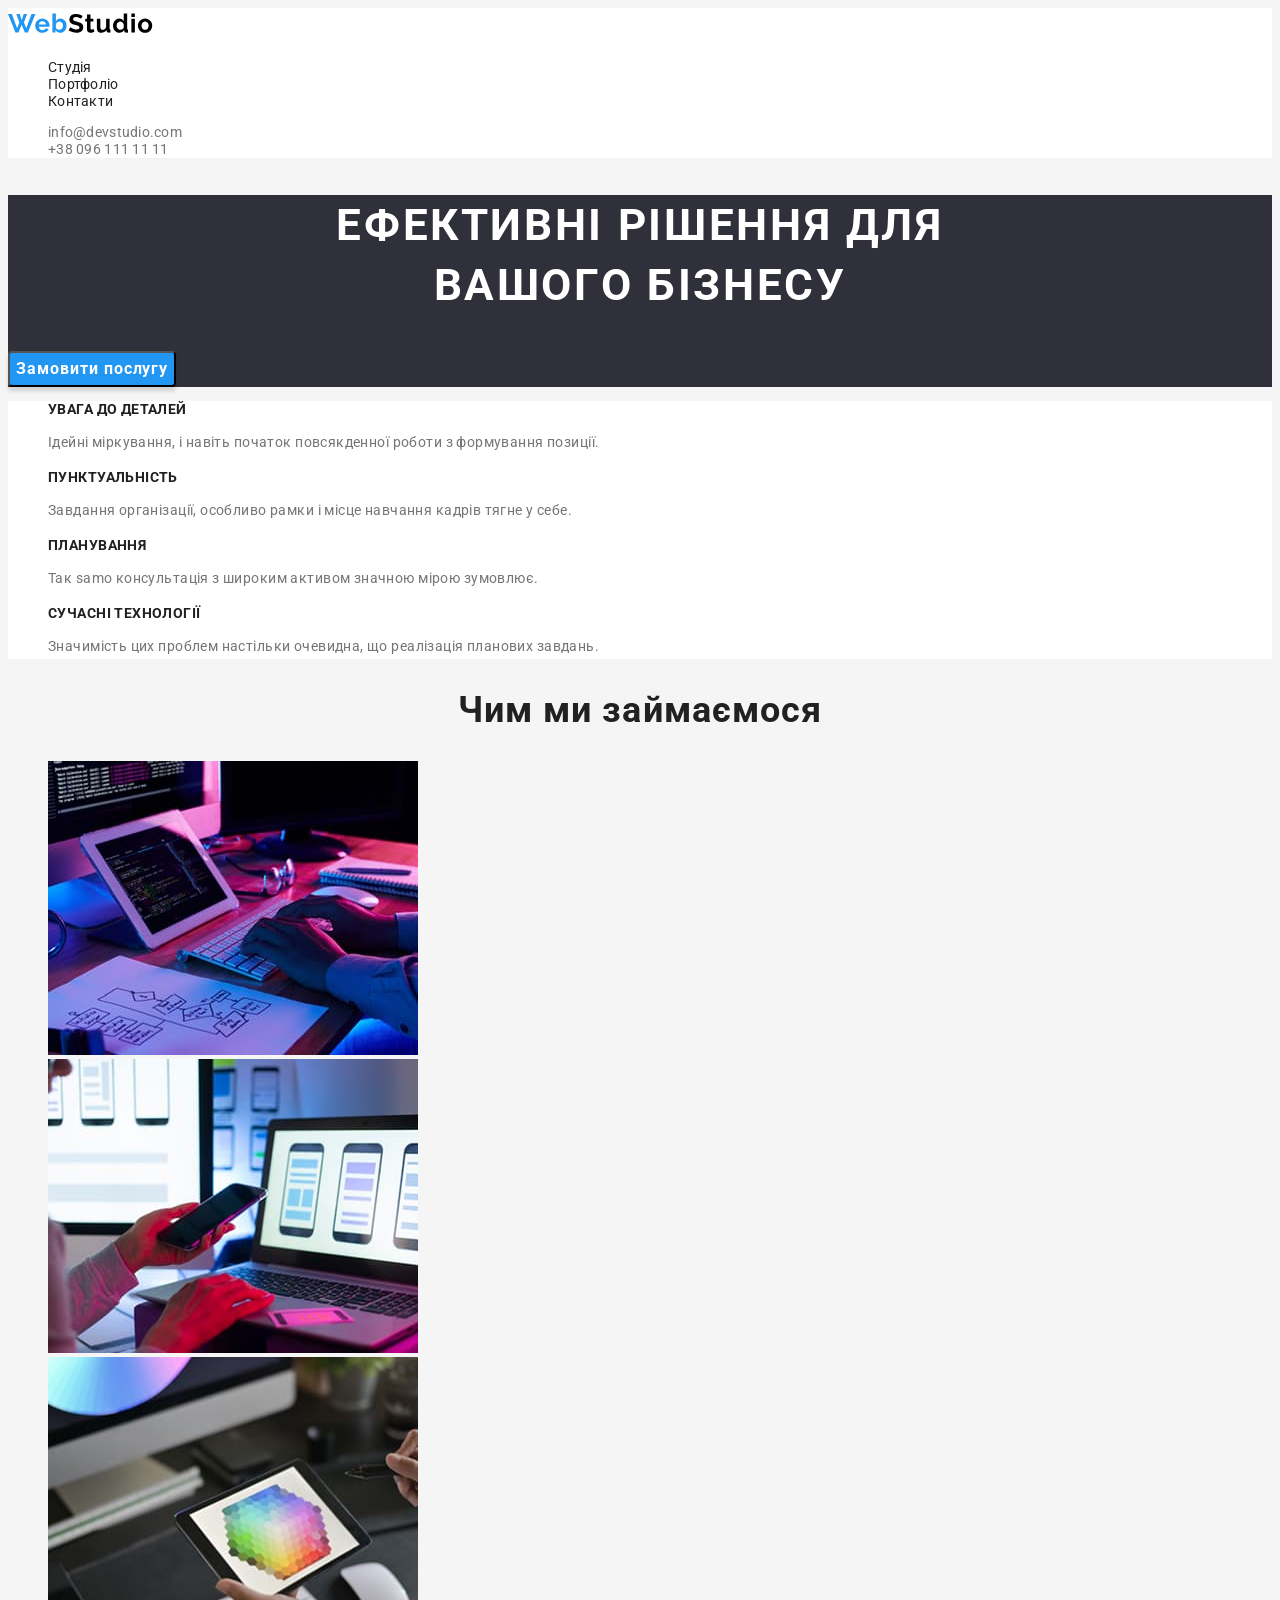
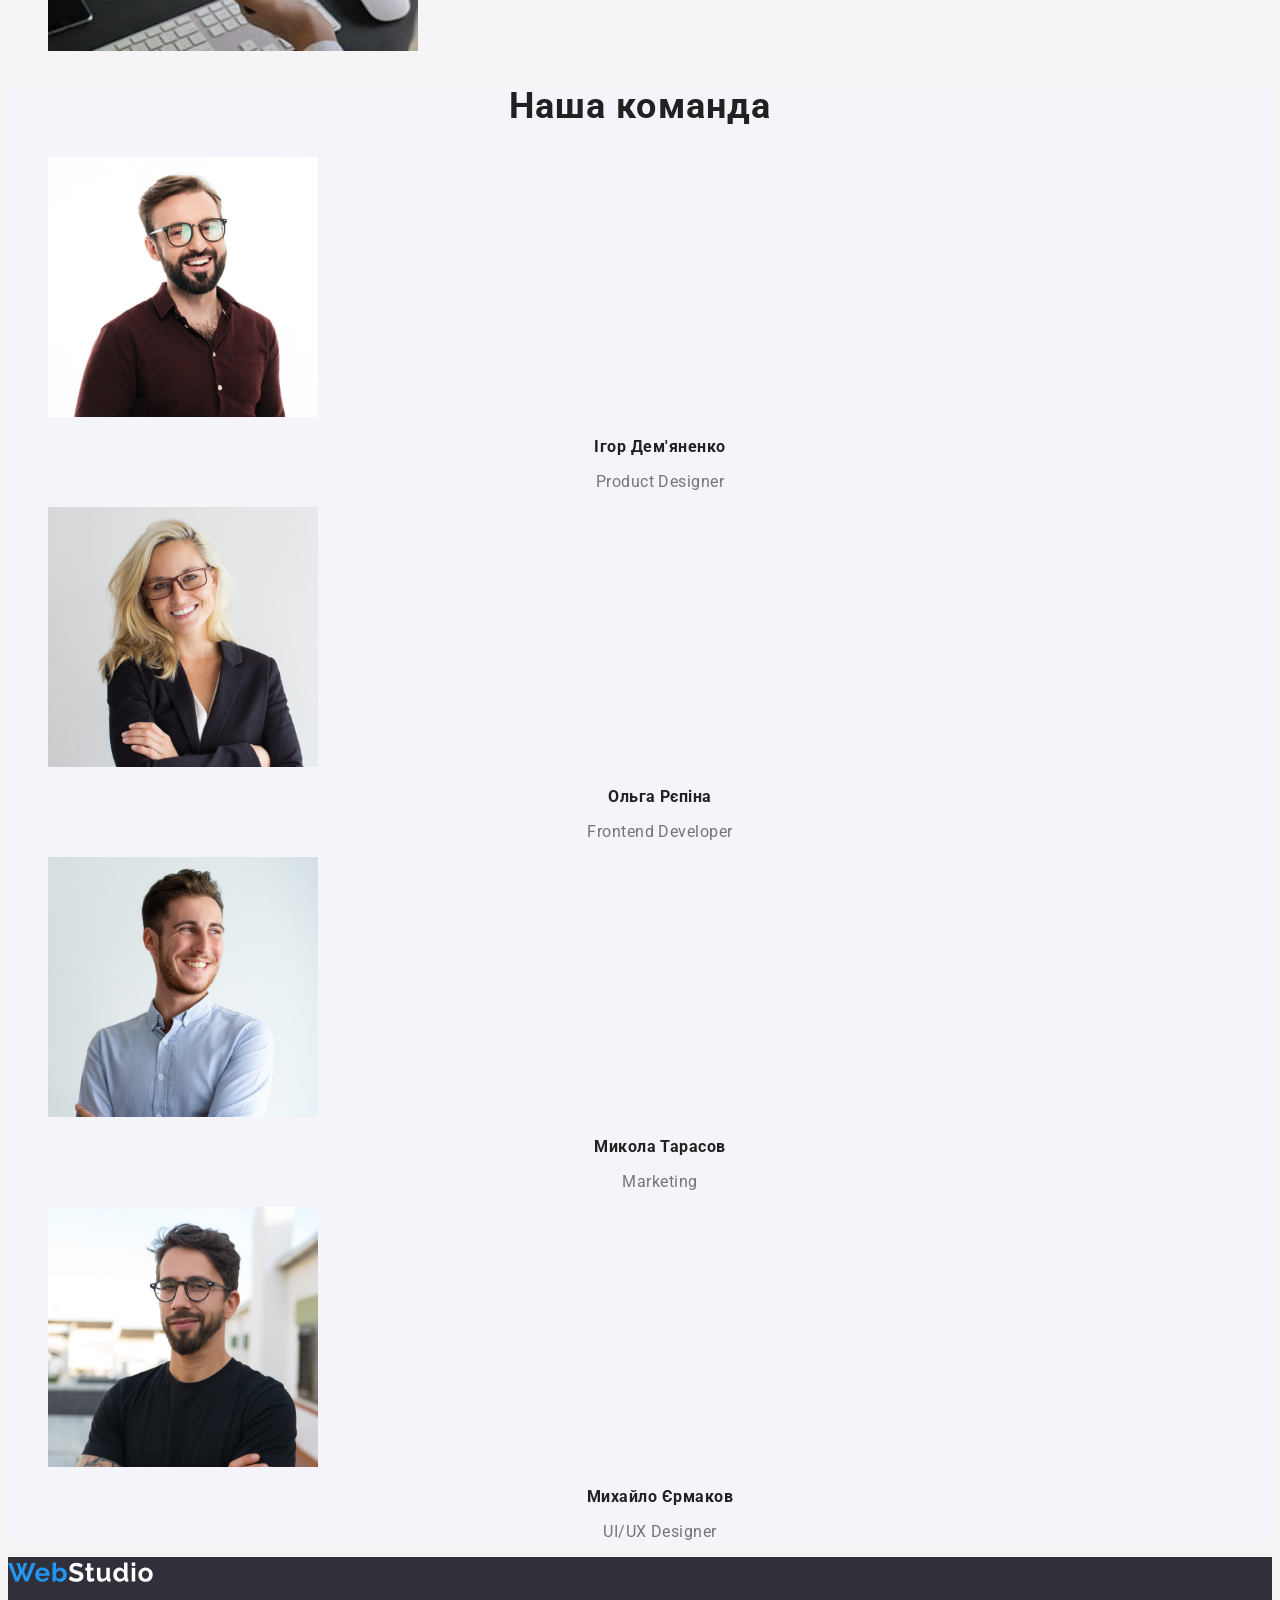
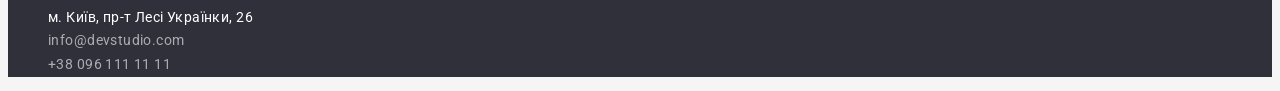
==== index.html @ 69409f2a "added HTML portfolio page and CSS index page HTML" ====
<!DOCTYPE html>
<html lang="uk">
<head>
    <meta charset="UTF-8">
    <meta http-equiv="X-UA-Compatible" content="IE=edge">
    <meta name="viewport" content="width=device-width, initial-scale=1.0">
    <link rel="preconnect" href="https://fonts.googleapis.com">
<link rel="preconnect" href="https://fonts.gstatic.com" crossorigin>
<link href="https://fonts.googleapis.com/css2?family=Raleway:ital,wght@0,700;1,700&family=Roboto:ital,wght@0,100..900;1,100..900&display=swap" 
      rel="stylesheet">
    <title>Студія</title>
    <link rel="stylesheet" href="./css/styles.css">
</head>
<body>
    <header class="page-header">
        <nav>
            <a class="logo"href="./index.html">
                <img src="./images/Logo.svg" alt="Логотип компанії WebStudio" width="145" height="31">
            </a>
            <ul class="site-nav list">
                <li><a class="link current" href="./index.html">Студія</a></li>
                <li><a class="link" href="./portfolio.html">Портфоліо</a></li>
                <li><a class="link" href="#">Контакти</a></li>
            </ul>
        </nav>
        <div>
                <ul class="contacts-header list">
                    <li><a class="link" href="mailto:info@devstudio.com">info@devstudio.com</a></li>
                    <li><a class="link" href="tel:+380961111111">+38 096 111 11 11</a></li>
                </ul>
            </div>
    </header>
    <main class="main">
        <div>
            <section class="hero">
                <h1 class="title">Ефективні рішення для <br> вашого бізнесу</h1>
                <button class="button" type="button">Замовити послугу</button>
            </section>
        </div>
            <section class="features">
                <h2 hidden class="titles">Особливості</h2>
                <ul class="features-list list">
                    <li>
                        <h3 class="title">УВАГА ДО ДЕТАЛЕЙ</h3>
                        <p class="text">Ідейні міркування, і навіть початок повсякденної роботи з формування позиції.</p>
                    </li>
                    <li><h3 class="title">ПУНКТУАЛЬНІСТЬ</h3>
                        <p class="text">Завдання організації, особливо рамки і місце навчання кадрів тягне у себе.</p>
                    </li>
                    <li><h3 class="title">ПЛАНУВАННЯ</h3>
                        <p class="text">Так samo консультація з широким активом значною мірою зумовлює.</p>
                    </li>
                    <li><h3 class="title">СУЧАСНІ ТЕХНОЛОГІЇ</h3>
                        <p class="text">Значимість цих проблем настільки очевидна, що реалізація планових завдань.</p>
                    </li>
                </ul>
            </section>
            <section class="work">
                <h2 class="title">Чим ми займаємося</h2>
                <ul class="work-list list">
                    <li>
                        <a class="link" href="#"><img src="./images/box1.jpg" alt="Фото роботи 1" width="370"></a>
                    </li>
                    <li>
                        <a class="link" href="#"><img src="./images/box2.jpg" alt="Фото роботи 2" width="370"></a>
                    </li>
                    <li>
                        <a class="link" href="#"><img src="./images/box3.jpg" alt="Фото роботи 3" width="370"></a>
                    </li>
                </ul>
            </section>
            <section class="team">
                <h2 class="title">Наша команда</h2>
                <ul class="cards list">
                    <li class="card">
                        <img src="./images/img1.jpg" alt="фото дизайнера продукту" width="270">
                        <h3 class="name">Ігор Дем'яненко</h3>
                        <p class="position" lang="en">Product Designer</p>
                    </li>
                    <li class="card">
                        <img src="./images/img2.jpg" alt="фото розробника" width="270">
                        <h3 class="name">Ольга Рєпіна</h3>
                        <p class="position" lang="en">Frontend Developer</p>
                    </li>
                    <li class="card">
                        <img src="./images/img3.jpg" alt="фото маркетолога" width="270">
                        <h3 class="name">Микола Тарасов</h3>
                        <p class="position" lang="uk">Marketing</p>
                    </li>
                    <li class="card">
                        <img src="./images/img4.jpg" alt="фото дизайнера інтерфейсу" width="270">
                        <h3 class="name">Михайло Єрмаков</h3>
                        <p class="position" lang="en">UI/UX Designer</p>
                    </li>
                </ul>
            </section>
    </main>
    <footer class="footer">
        <a href="./index.html">
            <img src="./images/Logo1.svg" alt="Логотип компанії WebStudio" width="145" height="31">
        </a>
        <address class="address">
            <ul class="links list">
                <li><a class="map" href="https://maps.app.goo.gl/XY9bJakmbxrL1zMk9" target="_blank" 
                    rel="noopener nofollow noreferrer">м. Київ, пр-т Лесі Українки, 26</a></li>
                <li><a class="link" href="mailto:info@devstudio.com">info@devstudio.com</a></li>
                <li><a class="link" href="tel:+380961111111">+38 096 111 11 11</a></li>
            </ul>
        </address>
    </footer> 
</body>
</html>
---- css/styles.css ----
:root {
--main-text-color: #757575;
--title-text-color: #212121;
--accent-color: #2196F3;
--background-color: #F5F5F5;
--white-color: #FFFFFF;
}
body {
    font-family: 'Roboto', 'Raleway' sans-serif;
    font-size: 14px;
    background: var(--background-color);
    color: var(--title-text-color);
}
.list {
    list-style: none;
}
/* Header */
.page-header {
background: var(--white-color);
}
.logo {
    width: 145px;
    height: 31px;
    left: 215px;
    top: 24px;
    text-decoration: none;
    font-family: 'Raleway';
    font-style: normal;
    font-weight: bold;
    font-size: 26px;
    line-height: auto;
    letter-spacing: 0.03em;
    color: var(--accent-color);
}
/*.text-logo {
    color: var(--title-text-color);
}*/

.site-nav .link {
    text-decoration: none;
    font-family: 'Roboto';
    font-style: normal;
    font-weight: medium;
    font-size: 14px;
    line-height: auto;
    letter-spacing: 0.02em;
    color: var(--title-text-color);
    width: 281px;
    height: 16px;
    left: 453px;
    top: 32px;
}

.site-nav .link:hover,
.site-nav .link:focus {
    color: var(--accent-color);
}

.contacts-header .link {
    text-decoration: none;
    font-family: 'Roboto';
    font-style: normal;
    font-weight: medium;
    font-size: 14px;
    line-height: auto;
    letter-spacing: 0.02em;
    color: var(--main-text-color);
}

.contacts-header .link:hover,
.contacts-header .link:focus {
    color: var(--accent-color);
}

/* Main */
.main {
    /*hero*/
}

.hero{
    background-color: #2F303A;
}

.hero .title {
    font-family: 'Roboto';
    font-style: normal;
    font-weight: bold;
    font-size: 44px;
    line-height: 1.364;
    letter-spacing: 0.06em;
    text-align: center;
    text-transform: uppercase;
    color: var(--white-color);
}

.button{
    font-family: 'Roboto';
    font-style: normal;
    font-weight: bold;
    font-size: 16px;
    line-height: 1.875;
    letter-spacing: 0.06em;
    color: var(--white-color);
    background: var(--accent-color);
    box-shadow: 0px 4px 4px rgba(0, 0, 0, 0.15);
    /*box-shadow: drop-shadow(0px 4px 4px rgba(0, 0, 0, 0.15))*/
    border-radius: 4px;
    cursor: pointer;
}

.button:hover,
.button:focus {
    background-color: #188CE8;
    box-shadow: 0px 4px 4px rgba(0, 0, 0, 0.15);
    border-radius: 4px;
}

/*Features*/
.features {
    background-color: var(--white-color);
}

.features .title {
    font-family: 'Roboto';
    font-style: normal;
    font-weight: bold;
    font-size: 14px;
    line-height: auto;
    letter-spacing: 0.03em;
    /*text-align: center;*/
    text-transform: uppercase;
    color: var(--title-text-color);
}

.features .text {
    font-family: 'Roboto';
    font-style: normal;
    font-weight: normal;
    font-size: 14px;
    line-height: 1.714;
    letter-spacing: 0.03em;
    color: var(--main-text-color);
}

/*Work*/
.work {
   /* background-color: var(--background-color);*/
}

.work .title {
    font-family: 'Roboto';
    font-style: normal;
    font-weight: bold;
    font-size: 36px;
    line-height: auto;
    letter-spacing: 0.03em;
    text-align: center;
    /*text-transform: uppercase;*/
    color: var(--title-text-color);
}

/*.link1 {}

.link2 {}

.link3 {}*/

/*Team*/
.team {
    background: #F5F4FA;
}

.team .title {
    font-family: 'Roboto';
    font-style: normal;
    font-weight: bold;
    font-size: 36px;
    line-height: auto;
    letter-spacing: 0.03em;
    text-align: center;
    color: var(--title-text-color);
}

/*.card*/

.name {
    font-family: 'Roboto';
    font-style: normal;
    font-weight: medium;
    font-size: 16px;
    line-height: auto;
    letter-spacing: 0.03em;
    text-align: center;
    color: var(--title-text-color);
}

.position {
    font-family: 'Roboto';
    font-style: normal;
    font-weight: normal;
    font-size: 16px;
    line-height: auto;
    letter-spacing: 0.03em;
    text-align: center;
    color: var(--main-text-color);
}

/*Footer*/

.footer {
    background: #2F303A;
}

/*.links{}*/

.links .link {
    text-decoration: none;
    font-family: 'Roboto';
    font-style: normal;
    font-weight: medium;
    font-size: 14px;
    line-height: 1.714;
    letter-spacing: 0.03em;
    color: rgba(255, 255, 255, 0.6);
}

.links .link:hover,
.links .link:focus {
    color: var(--accent-color);
}

.map {
    text-decoration: none;
    font-family: 'Roboto';
    font-style: normal;
    font-weight: normal;
    font-size: 14px;
    line-height: 1.714;
    letter-spacing: 0.03em;
    color: var(--white-color);
}

.map:hover,
.map:focus {
    color: var(--accent-color);
}

/* PORTFOLIO PAGE*/

/*Filters*/
.filters .title {
    color: var(--white-color);
}
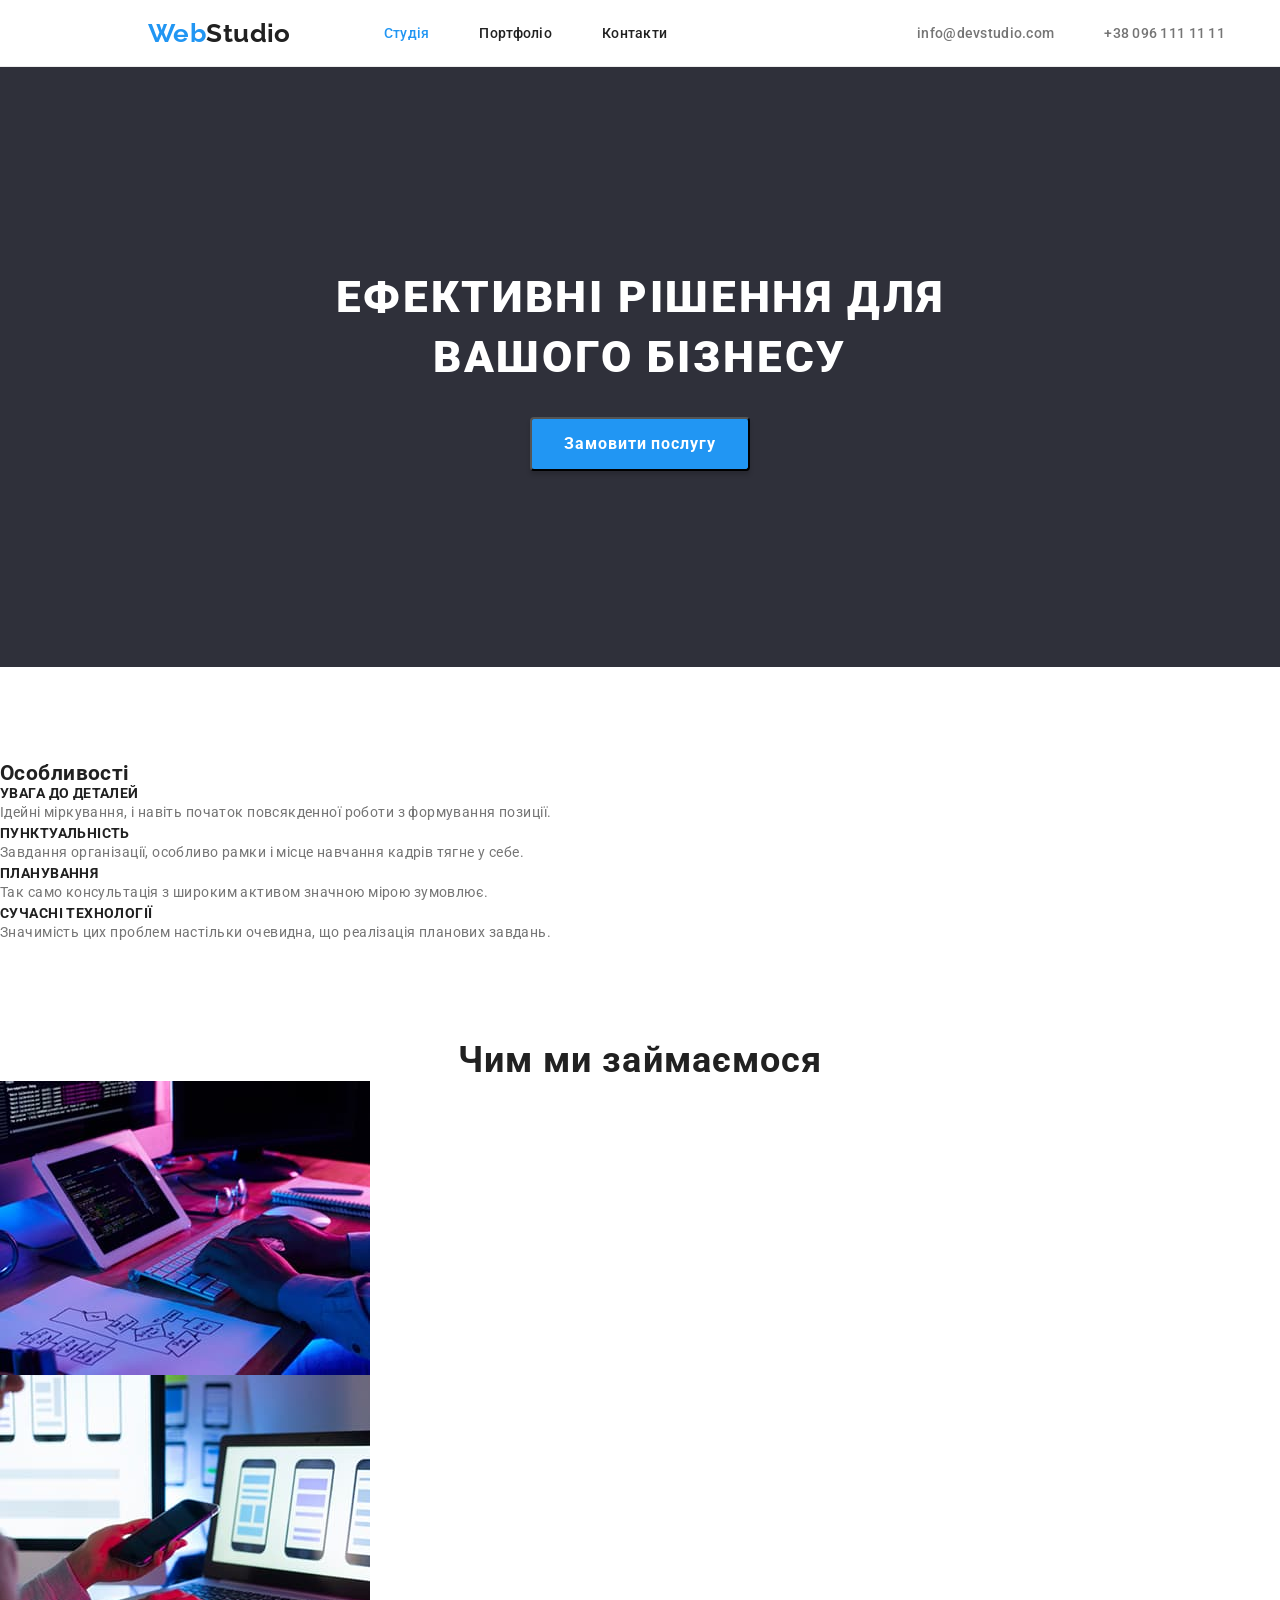
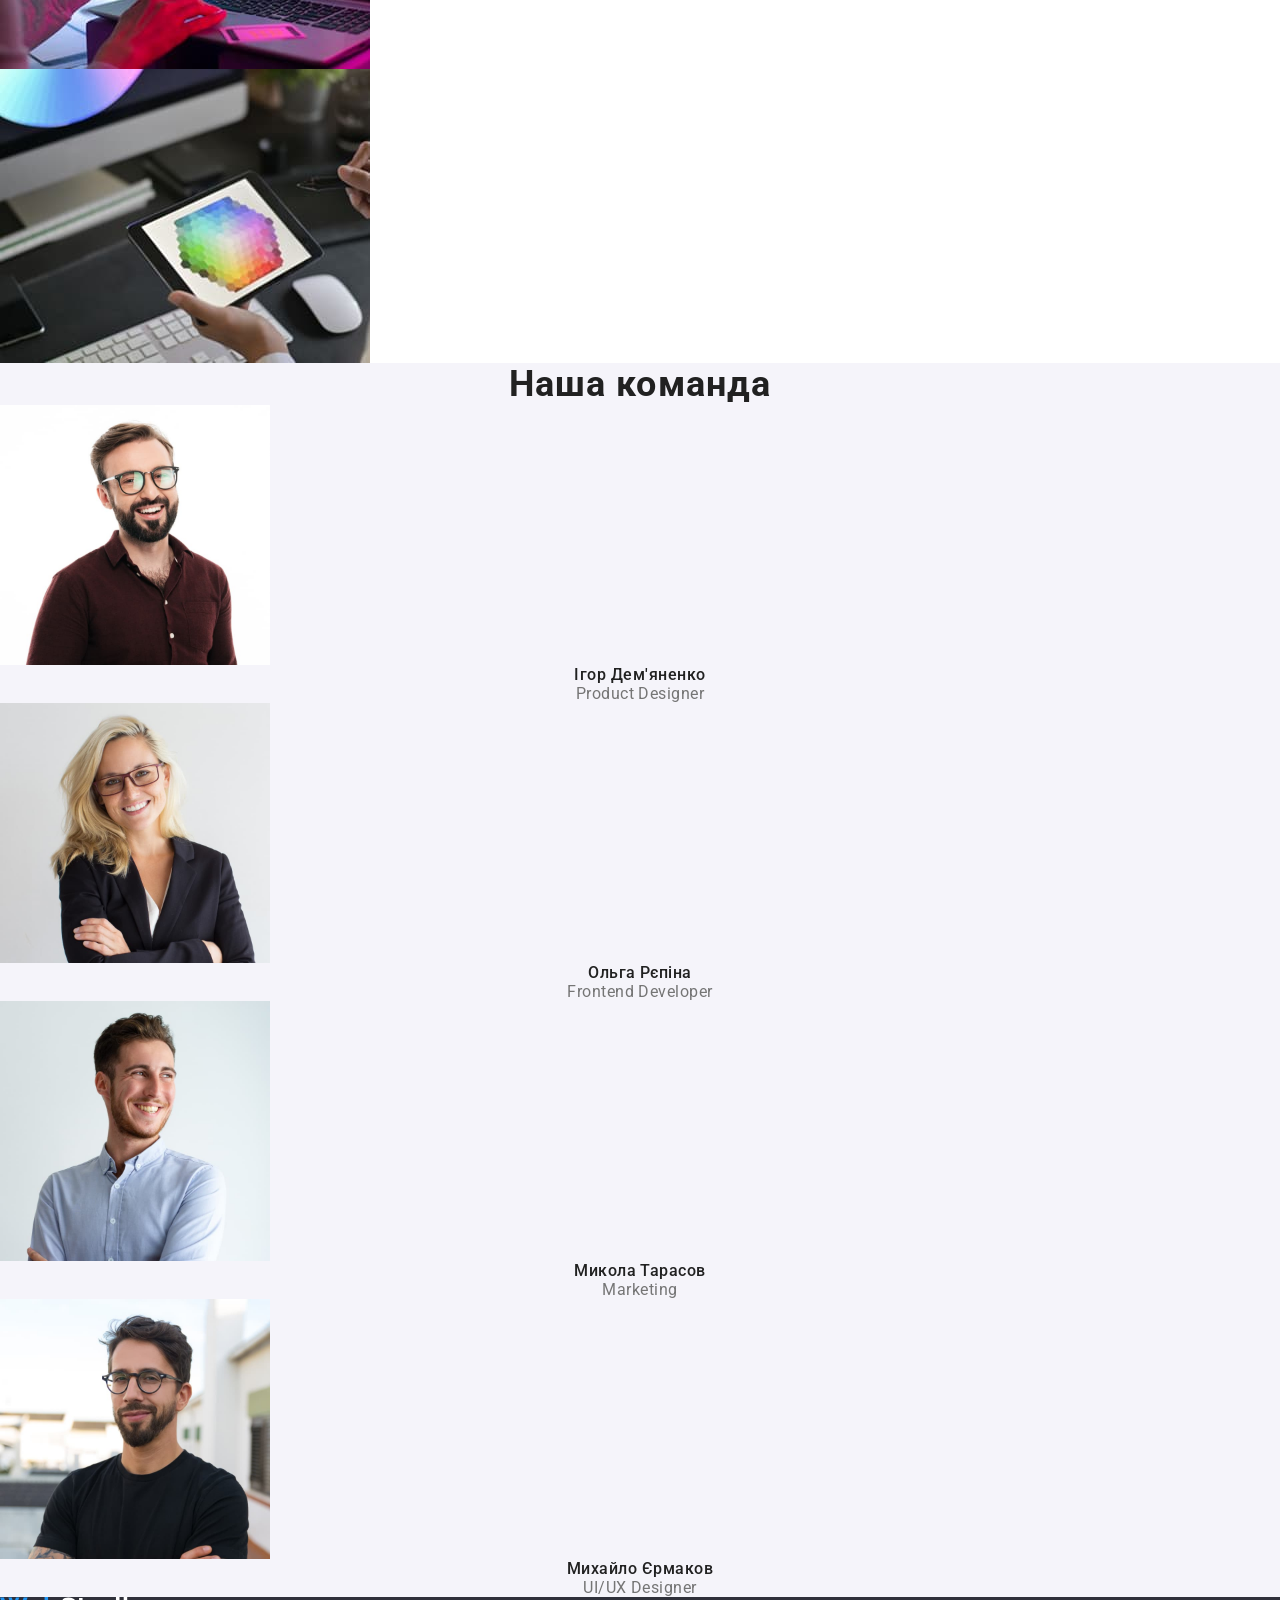
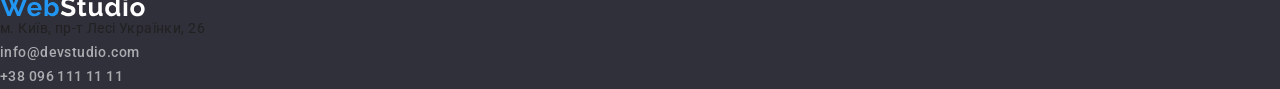
==== commit a70f13f2: "added html classes snd css for them" ====
--- a/index.html
+++ b/index.html
@@ -4,41 +4,50 @@
     <meta charset="UTF-8">
     <meta http-equiv="X-UA-Compatible" content="IE=edge">
     <meta name="viewport" content="width=device-width, initial-scale=1.0">
+    <title>Студія</title>
     <link rel="preconnect" href="https://fonts.googleapis.com">
 <link rel="preconnect" href="https://fonts.gstatic.com" crossorigin>
-<link href="https://fonts.googleapis.com/css2?family=Raleway:ital,wght@0,700;1,700&family=Roboto:ital,wght@0,100..900;1,100..900&display=swap" 
+<!--<link href="https://fonts.googleapis.com/css2?family=Raleway:ital,wght@0,700;1,700&family=Roboto:ital,wght@0,100..900;1,100..900&display=swap" 
+      rel="stylesheet">-->
+<link href="https://fonts.googleapis.com/css2?family=Raleway:wght@700&family=Roboto:wght@400;500;700;900&display=swap"
       rel="stylesheet">
-    <title>Студія</title>
+    <link rel="stylesheet" href="https://cdnjs.cloudflare.com/ajax/libs/modern-normalize/3.0.1/modern-normalize.min.css" 
+          integrity="sha512-q6WgHqiHlKyOqslT/lgBgodhd03Wp4BEqKeW6nNtlOY4quzyG3VoQKFrieaCeSnuVseNKRGpGeDU3qPmabCANg==" 
+          crossorigin="anonymous" 
+          referrerpolicy="no-referrer">
     <link rel="stylesheet" href="./css/styles.css">
 </head>
 <body>
     <header class="page-header">
-        <nav>
+        <div class="container main-nav">
             <a class="logo"href="./index.html">
-                <img src="./images/Logo.svg" alt="Логотип компанії WebStudio" width="145" height="31">
+                <a href="./index.html" class="logo">Web<span class="text-logo">Studio</span></a>
+                <!--<img src="./images/Logo.svg" alt="Логотип компанії WebStudio" width="145" height="31">-->
             </a>
+        <nav class="navigation">
             <ul class="site-nav list">
-                <li><a class="link current" href="./index.html">Студія</a></li>
-                <li><a class="link" href="./portfolio.html">Портфоліо</a></li>
-                <li><a class="link" href="#">Контакти</a></li>
+                <li class="site-nav-item"><a class="link current" href="./index.html">Студія</a></li>
+                <li class="site-nav-item"><a class="link" href="./portfolio.html">Портфоліо</a></li>
+                <li class="site-nav-item"><a class="link" href="#">Контакти</a></li>
             </ul>
         </nav>
-        <div>
+        <div class="mail-tel">
                 <ul class="contacts-header list">
-                    <li><a class="link" href="mailto:info@devstudio.com">info@devstudio.com</a></li>
-                    <li><a class="link" href="tel:+380961111111">+38 096 111 11 11</a></li>
+                    <li class="mail-tel-item"><a class="link" href="mailto:info@devstudio.com">info@devstudio.com</a></li>
+                    <li class="mail-tel-item"><a class="link" href="tel:+380961111111">+38 096 111 11 11</a></li>
                 </ul>
             </div>
+        </div>
     </header>
     <main class="main">
         <div>
-            <section class="hero">
+            <section class="hero section">
                 <h1 class="title">Ефективні рішення для <br> вашого бізнесу</h1>
                 <button class="button" type="button">Замовити послугу</button>
             </section>
         </div>
-            <section class="features">
-                <h2 hidden class="titles">Особливості</h2>
+            <section class="features section">
+                <h2 class="visually-hidden">Особливості</h2>
                 <ul class="features-list list">
                     <li>
                         <h3 class="title">УВАГА ДО ДЕТАЛЕЙ</h3>
@@ -48,7 +57,7 @@
                         <p class="text">Завдання організації, особливо рамки і місце навчання кадрів тягне у себе.</p>
                     </li>
                     <li><h3 class="title">ПЛАНУВАННЯ</h3>
-                        <p class="text">Так samo консультація з широким активом значною мірою зумовлює.</p>
+                        <p class="text">Так само консультація з широким активом значною мірою зумовлює.</p>
                     </li>
                     <li><h3 class="title">СУЧАСНІ ТЕХНОЛОГІЇ</h3>
                         <p class="text">Значимість цих проблем настільки очевидна, що реалізація планових завдань.</p>
--- a/css/styles.css
+++ b/css/styles.css
@@ -1,54 +1,152 @@
+/**,
+*::before,
+*::after {
+    box-sizing: inherit;
+}*/
+
 :root {
 --main-text-color: #757575;
 --title-text-color: #212121;
 --accent-color: #2196F3;
---background-color: #F5F5F5;
---white-color: #FFFFFF;
-}
+--active-accent-color: #188CE8;
+--secondary-background-color: #F5F5F5;
+--background-color: #FFFFFF;
+--third-background-color: #F5F4FA;
+--fourth-backkground-color: #2F303A;
+--first-border-color: #ECECEC;
+--second-border-color: #EEEEEE;
+--card-set-gap: 30px;
+}
+
+html {
+    box-sizing: border-box;
+}
+
+h1,
+h2,
+h3,
+h4,
+h5,
+h6,
+p,
+ul
+{
+    margin-top: 0;
+    margin-bottom: 0;
+}
+
+img {
+    display: block;
+    max-width: 100%;
+    height: auto;
+}
+
 body {
-    font-family: 'Roboto', 'Raleway' sans-serif;
-    font-size: 14px;
-    background: var(--background-color);
+    font-family: 'Roboto', sans-serif;
+    font-size: 14px;
+    letter-spacing: 0.03em;
+    background-color: var(--background-color);
     color: var(--title-text-color);
 }
 .list {
     list-style: none;
-}
+    margin: 0;
+    padding: 0;
+}
+
 /* Header */
 .page-header {
-background: var(--white-color);
-}
+    padding-top: 10px;
+    padding-bottom: 10px;
+    border-bottom: 1px solid var(--first-border-color);
+    background: var(--background-color);
+}
+
+.main-nav {
+    display: flex;
+    align-items: center;
+}
+
+.container {
+    width: 1200px;
+    padding-left: 15px;
+    padding-right: 15px;
+    padding-top: 0;
+    padding-bottom: 0;
+    margin-left: auto;
+    margin-right: auto;
+    /*outline: 1px solid red;*/
+}
+
+.section {
+    padding: 94px 0;
+}
+
+.navigation{
+
+}
+
 .logo {
+
+    margin-right: 93px;
+    /* width: 145px; */
+
+    color: var(--accent-color);
+    text-decoration: none;
+    font-family: 'Raleway';
+    font-weight: 700;
+    font-size: 26px;
+    line-height: 1.19;
+    /* identical to box height */
+}
+
+.text-logo {
+    color: var(--title-text-color);
+}
+
+/*.logo {
+    margin-right: 93px;
     width: 145px;
     height: 31px;
     left: 215px;
     top: 24px;
     text-decoration: none;
-    font-family: 'Raleway';
+    font-family: 'Raleway', sans-serif;
     font-style: normal;
     font-weight: bold;
     font-size: 26px;
-    line-height: auto;
-    letter-spacing: 0.03em;
-    color: var(--accent-color);
-}
+    line-height: 1.192;
+    letter-spacing: 0.03em;
+    color: var(--accent-color);
+}
+
 /*.text-logo {
     color: var(--title-text-color);
 }*/
 
+.site-nav {
+    display: flex;
+}
+
+.site-nav .site-nav-item:not(:last-child) {
+    margin-right: 50px;
+}
+
 .site-nav .link {
-    text-decoration: none;
-    font-family: 'Roboto';
-    font-style: normal;
-    font-weight: medium;
-    font-size: 14px;
-    line-height: auto;
+    display: block;
+    padding: 15px 0;
+    text-decoration: none;
+    /*font-family: 'Roboto';
+    font-style: normal;*/
+    font-weight: 500;
+    font-size: 14px;
+    line-height: 1.143;
     letter-spacing: 0.02em;
     color: var(--title-text-color);
-    width: 281px;
+    /*width: 281px;
     height: 16px;
     left: 453px;
-    top: 32px;
+    top: 32px;*/
 }
 
 .site-nav .link:hover,
@@ -56,13 +154,30 @@
     color: var(--accent-color);
 }
 
+.site-nav .link.current {
+    color: var(--accent-color);
+}
+
+.contacts-header {
+    display: flex;
+}
+
+.contacts-header .mail-tel-item + .mail-tel-item {
+    margin-left: 50px;
+}
+
+.mail-tel {
+    margin-left: auto;
+}
+
 .contacts-header .link {
-    text-decoration: none;
-    font-family: 'Roboto';
-    font-style: normal;
-    font-weight: medium;
-    font-size: 14px;
-    line-height: auto;
+    padding: 10px 0;
+    text-decoration: none;
+    /*font-family: 'Roboto';
+    font-style: normal;*/
+    font-weight: 500;
+    font-size: 14px;
+    line-height: 1.143;
     letter-spacing: 0.02em;
     color: var(--main-text-color);
 }
@@ -73,34 +188,43 @@
 }
 
 /* Main */
-.main {
+main {
     /*hero*/
 }
 
 .hero{
-    background-color: #2F303A;
+    height: 600px;
+    margin: 0 auto;
+    padding-top: 200px;
+    padding-bottom: 200px;
+    background-color: var(--fourth-backkground-color);
+    text-align: center;
 }
 
 .hero .title {
-    font-family: 'Roboto';
-    font-style: normal;
-    font-weight: bold;
+    margin-top: 0;
+    margin-bottom: 30px;
+    font-weight: 900;
     font-size: 44px;
     line-height: 1.364;
     letter-spacing: 0.06em;
     text-align: center;
     text-transform: uppercase;
-    color: var(--white-color);
+    color: var(--background-color);
 }
 
 .button{
-    font-family: 'Roboto';
-    font-style: normal;
+    display: inline-block;
+    align-items: center;
+    text-align: center;
+    padding: 10px 32px;
+    min-width: 216px;
+    font-family: inherit;
     font-weight: bold;
     font-size: 16px;
     line-height: 1.875;
     letter-spacing: 0.06em;
-    color: var(--white-color);
+    color: var(--background-color);
     background: var(--accent-color);
     box-shadow: 0px 4px 4px rgba(0, 0, 0, 0.15);
     /*box-shadow: drop-shadow(0px 4px 4px rgba(0, 0, 0, 0.15))*/
@@ -110,9 +234,9 @@
 
 .button:hover,
 .button:focus {
-    background-color: #188CE8;
+    background-color: var(--active-accent-color);
     box-shadow: 0px 4px 4px rgba(0, 0, 0, 0.15);
-    border-radius: 4px;
+    /*border-radius: 4px;*/
 }
 
 /*Features*/
@@ -121,122 +245,122 @@
 }
 
 .features .title {
+    /*font-family: 'Roboto';
+    font-style: normal;*/
+    font-weight: bold;
+    font-size: 14px;
+    line-height: 1.143;
+    letter-spacing: 0.03em;
+    /*text-align: center;*/
+    text-transform: uppercase;
+    color: var(--title-text-color);
+}
+
+.features .text {
+    /*font-family: 'Roboto';
+    font-style: normal;
+    font-weight: normal;*/
+    font-size: 14px;
+    line-height: 1.714;
+    letter-spacing: 0.03em;
+    color: var(--main-text-color);
+}
+
+/*Work*/
+.work {
+   /* background-color: var(--background-color);*/
+}
+
+.work .title {
+    /*font-family: 'Roboto';
+    font-style: normal;*/
+    font-weight: bold;
+    font-size: 36px;
+    line-height: 1.167;
+    letter-spacing: 0.03em;
+    text-align: center;
+    /*text-transform: uppercase;*/
+    color: var(--title-text-color);
+}
+
+/*.link1 {}
+
+.link2 {}
+
+.link3 {}*/
+
+/*Team*/
+.team {
+    background: #F5F4FA;
+}
+
+.team .title {
+    /*font-family: 'Roboto';
+    font-style: normal;*/
+    font-weight: bold;
+    font-size: 36px;
+    line-height: 1.167;
+    letter-spacing: 0.03em;
+    text-align: center;
+    color: var(--title-text-color);
+}
+
+/*.card*/
+
+.name {
+    /*font-family: 'Roboto';
+    font-style: normal;*/
+    font-weight: 500;
+    font-size: 16px;
+    line-height: 1.188;
+    letter-spacing: 0.03em;
+    text-align: center;
+    color: var(--title-text-color);
+}
+
+.position {
+    /*font-family: 'Roboto';
+    font-style: normal;
+    font-weight: normal;*/
+    font-size: 16px;
+    line-height: 1.188;
+    letter-spacing: 0.03em;
+    text-align: center;
+    color: var(--main-text-color);
+}
+
+/*Footer*/
+
+.footer {
+    background: #2F303A;
+}
+
+/*.links{}*/
+
+.links .link {
+    text-decoration: none;
     font-family: 'Roboto';
     font-style: normal;
-    font-weight: bold;
-    font-size: 14px;
-    line-height: auto;
-    letter-spacing: 0.03em;
-    /*text-align: center;*/
-    text-transform: uppercase;
-    color: var(--title-text-color);
-}
-
-.features .text {
+    font-weight: 500;
+    font-size: 14px;
+    line-height: 1.714;
+    letter-spacing: 0.03em;
+    color: rgba(255, 255, 255, 0.6);
+}
+
+.links .link:hover,
+.links .link:focus {
+    color: var(--accent-color);
+}
+
+.map {
+    text-decoration: none;
     font-family: 'Roboto';
     font-style: normal;
     font-weight: normal;
     font-size: 14px;
     line-height: 1.714;
     letter-spacing: 0.03em;
-    color: var(--main-text-color);
-}
-
-/*Work*/
-.work {
-   /* background-color: var(--background-color);*/
-}
-
-.work .title {
-    font-family: 'Roboto';
-    font-style: normal;
-    font-weight: bold;
-    font-size: 36px;
-    line-height: auto;
-    letter-spacing: 0.03em;
-    text-align: center;
-    /*text-transform: uppercase;*/
-    color: var(--title-text-color);
-}
-
-/*.link1 {}
-
-.link2 {}
-
-.link3 {}*/
-
-/*Team*/
-.team {
-    background: #F5F4FA;
-}
-
-.team .title {
-    font-family: 'Roboto';
-    font-style: normal;
-    font-weight: bold;
-    font-size: 36px;
-    line-height: auto;
-    letter-spacing: 0.03em;
-    text-align: center;
-    color: var(--title-text-color);
-}
-
-/*.card*/
-
-.name {
-    font-family: 'Roboto';
-    font-style: normal;
-    font-weight: medium;
-    font-size: 16px;
-    line-height: auto;
-    letter-spacing: 0.03em;
-    text-align: center;
-    color: var(--title-text-color);
-}
-
-.position {
-    font-family: 'Roboto';
-    font-style: normal;
-    font-weight: normal;
-    font-size: 16px;
-    line-height: auto;
-    letter-spacing: 0.03em;
-    text-align: center;
-    color: var(--main-text-color);
-}
-
-/*Footer*/
-
-.footer {
-    background: #2F303A;
-}
-
-/*.links{}*/
-
-.links .link {
-    text-decoration: none;
-    font-family: 'Roboto';
-    font-style: normal;
-    font-weight: medium;
-    font-size: 14px;
-    line-height: 1.714;
-    letter-spacing: 0.03em;
-    color: rgba(255, 255, 255, 0.6);
-}
-
-.links .link:hover,
-.links .link:focus {
-    color: var(--accent-color);
-}
-
-.map {
-    text-decoration: none;
-    font-family: 'Roboto';
-    font-style: normal;
-    font-weight: normal;
-    font-size: 14px;
-    line-height: 1.714;
-    letter-spacing: 0.03em;
     color: var(--white-color);
 }
 
@@ -251,3 +375,55 @@
 .filters .title {
     color: var(--white-color);
 }
+
+.button-filter {
+    /*font-family: 'Roboto';
+    font-style: normal;*/
+    font-weight: 500;
+    font-size: 16px;
+    line-height: 1.625;
+    letter-spacing: 0.03em;
+    text-align: center;
+    color: var(--title-text-color);
+    background: #F5F4FA;
+    /*box-shadow: 0px 4px 4px rgba(0, 0, 0, 0.15);*/
+    border-radius: 4px;
+    cursor: pointer;
+    /*border: none;*/
+}
+
+.button-filter:hover,
+.button-filter:focus {
+    color: var(--white-color);
+    background-color: var(--accent-color);
+    box-shadow: 0px 3px 1px rgba(0, 0, 0, 0.1),
+                0px 1px 2px rgba(0, 0, 0, 0.08),
+                0px 2px 2px rgba(0, 0, 0, 0.12);
+    /*border-radius: 4px;*/
+}
+
+.portfolio .title {
+    color: var(--white-color);
+}
+
+.portfolio-title {
+    /*font-family: 'Roboto';
+    font-style: normal;*/
+    font-weight: bold;
+    font-size: 18px;
+    line-height: 2;
+    letter-spacing: 0.06em;
+    /*text-align: center;*/
+    color: var(--title-text-color);
+}
+
+.portfolio-text {
+    /*font-family: 'Roboto';
+    font-style: normal;*/
+    font-weight: normal;
+    font-size: 16px;
+    line-height: 1.875;
+    letter-spacing: 0.03em;
+    /*text-align: center;*/
+    color: var(--main-text-color);
+}
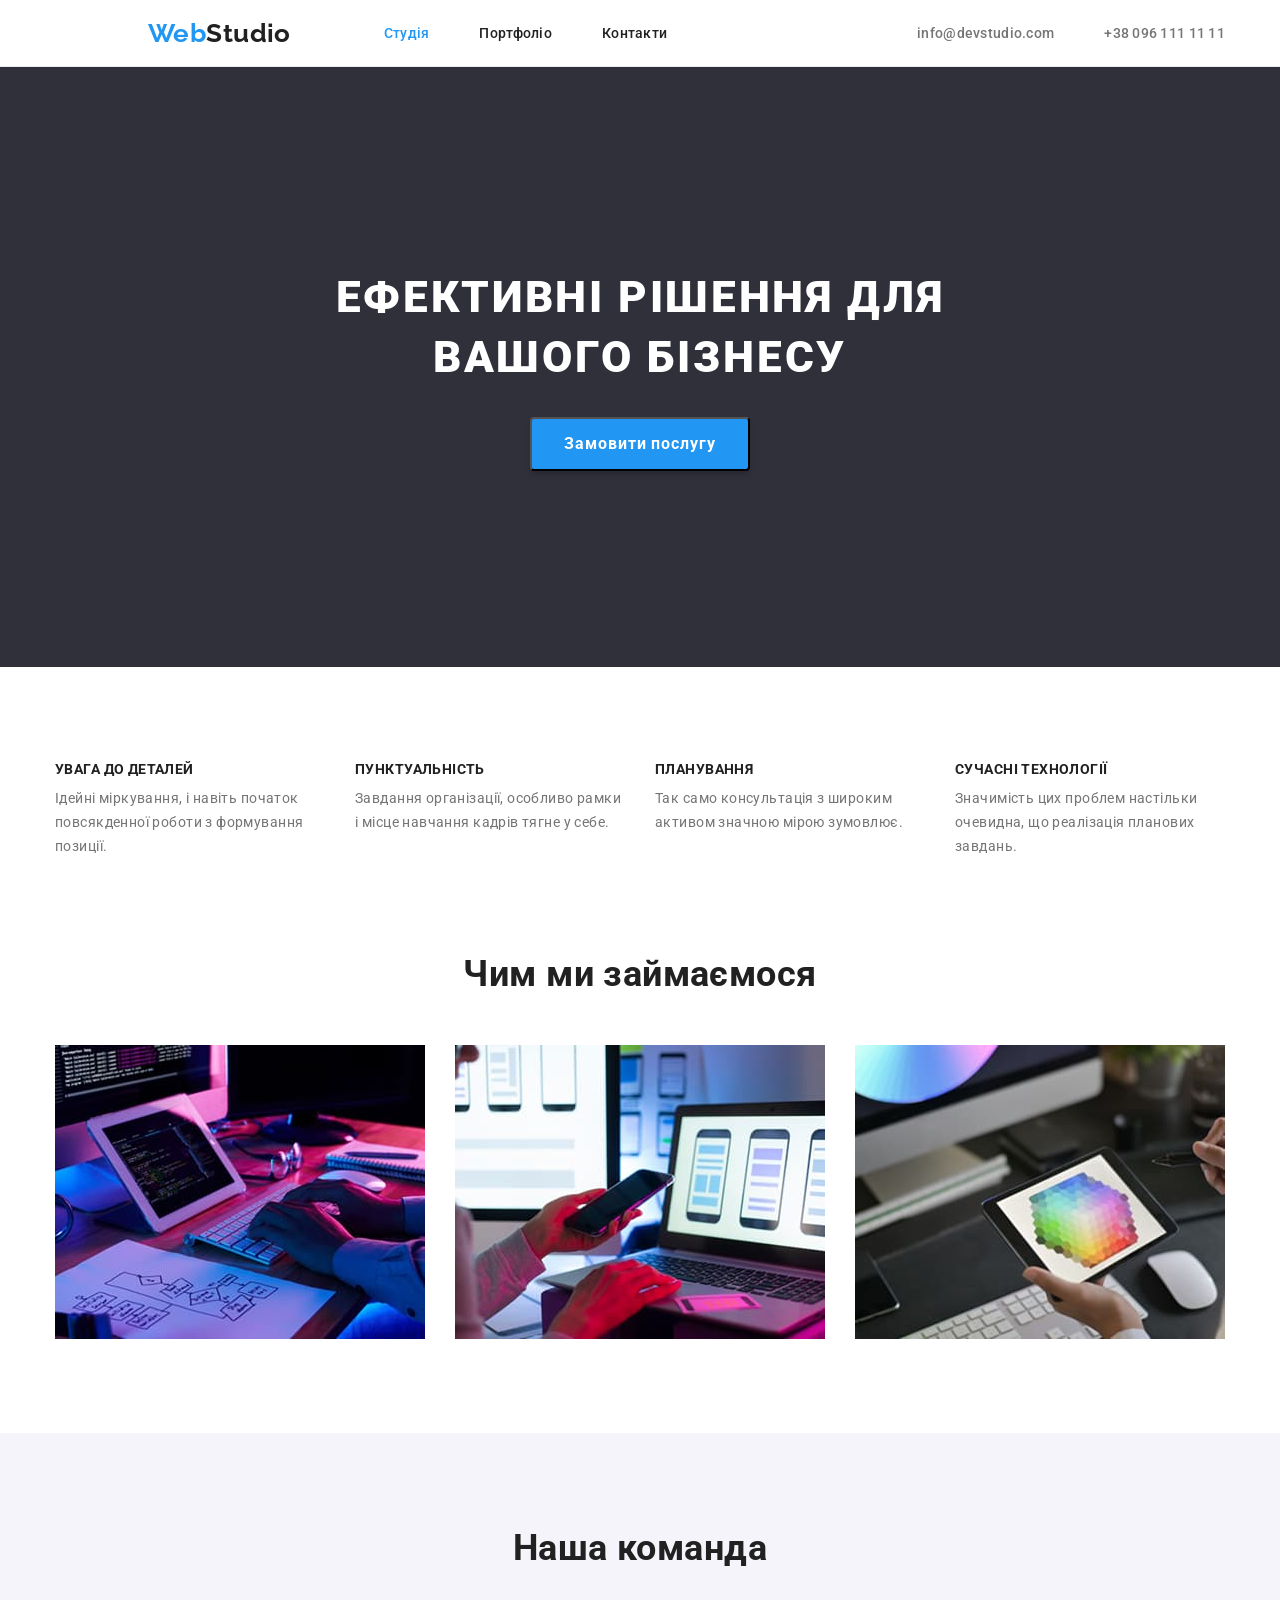
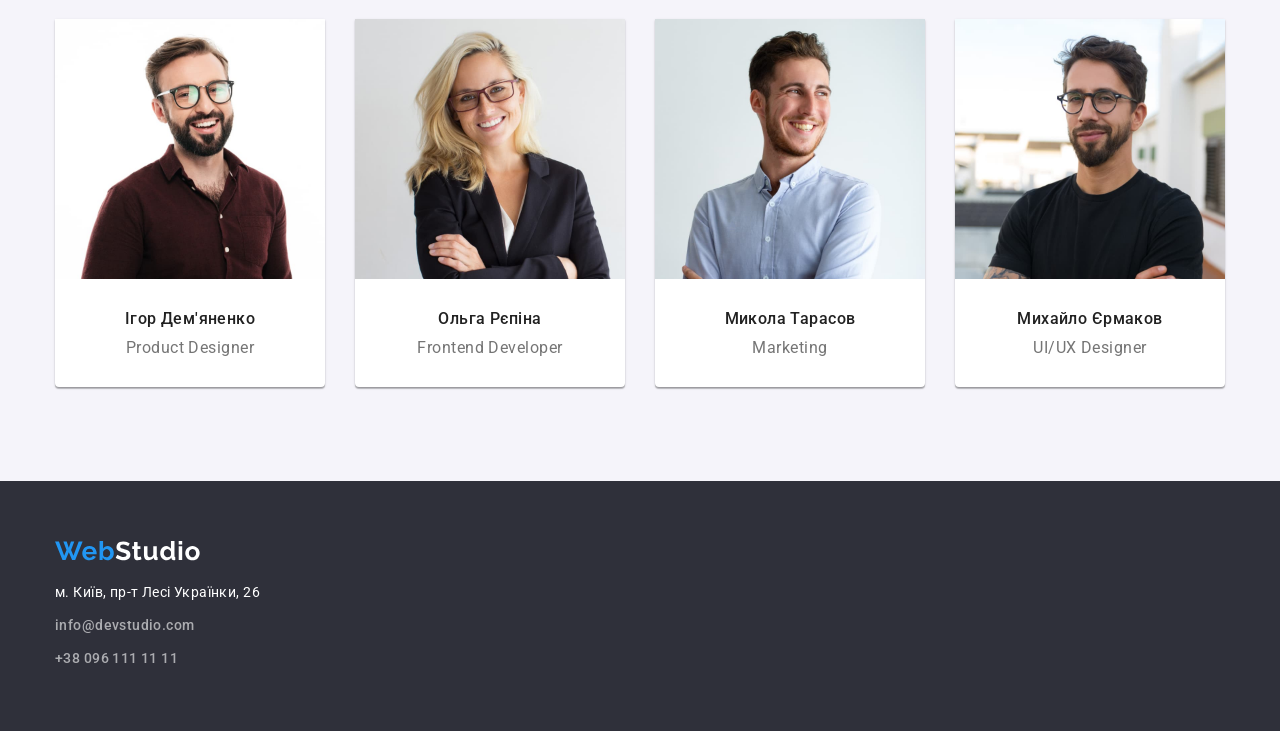
==== commit a92231f6: "added html and css for second task" ====
--- a/index.html
+++ b/index.html
@@ -11,10 +11,10 @@
       rel="stylesheet">-->
 <link href="https://fonts.googleapis.com/css2?family=Raleway:wght@700&family=Roboto:wght@400;500;700;900&display=swap"
       rel="stylesheet">
-    <link rel="stylesheet" href="https://cdnjs.cloudflare.com/ajax/libs/modern-normalize/3.0.1/modern-normalize.min.css" 
-          integrity="sha512-q6WgHqiHlKyOqslT/lgBgodhd03Wp4BEqKeW6nNtlOY4quzyG3VoQKFrieaCeSnuVseNKRGpGeDU3qPmabCANg==" 
+    <link rel="stylesheet" href="https://cdnjs.cloudflare.com/ajax/libs/modern-normalize/3.0.1/modern-normalize.min.css"/> 
+          <!--integrity="sha512-q6WgHqiHlKyOqslT/lgBgodhd03Wp4BEqKeW6nNtlOY4quzyG3VoQKFrieaCeSnuVseNKRGpGeDU3qPmabCANg==" 
           crossorigin="anonymous" 
-          referrerpolicy="no-referrer">
+          referrerpolicy="no-referrer">-->
     <link rel="stylesheet" href="./css/styles.css">
 </head>
 <body>
@@ -47,38 +47,46 @@
             </section>
         </div>
             <section class="features section">
+                <div class="container">
                 <h2 class="visually-hidden">Особливості</h2>
                 <ul class="features-list list">
-                    <li>
+                    <li class="features-item">
                         <h3 class="title">УВАГА ДО ДЕТАЛЕЙ</h3>
                         <p class="text">Ідейні міркування, і навіть початок повсякденної роботи з формування позиції.</p>
                     </li>
-                    <li><h3 class="title">ПУНКТУАЛЬНІСТЬ</h3>
+                    <li class="features-item">
+                        <h3 class="title">ПУНКТУАЛЬНІСТЬ</h3>
                         <p class="text">Завдання організації, особливо рамки і місце навчання кадрів тягне у себе.</p>
                     </li>
-                    <li><h3 class="title">ПЛАНУВАННЯ</h3>
+                    <li class="features-item">
+                        <h3 class="title">ПЛАНУВАННЯ</h3>
                         <p class="text">Так само консультація з широким активом значною мірою зумовлює.</p>
                     </li>
-                    <li><h3 class="title">СУЧАСНІ ТЕХНОЛОГІЇ</h3>
+                    <li class="features-item">
+                        <h3 class="title">СУЧАСНІ ТЕХНОЛОГІЇ</h3>
                         <p class="text">Значимість цих проблем настільки очевидна, що реалізація планових завдань.</p>
                     </li>
                 </ul>
+                </div>
             </section>
-            <section class="work">
+            <section class="work section">
+                <div class="container">
                 <h2 class="title">Чим ми займаємося</h2>
                 <ul class="work-list list">
-                    <li>
+                    <li class="work-list-item">
                         <a class="link" href="#"><img src="./images/box1.jpg" alt="Фото роботи 1" width="370"></a>
                     </li>
-                    <li>
+                    <li class="work-list-item">
                         <a class="link" href="#"><img src="./images/box2.jpg" alt="Фото роботи 2" width="370"></a>
                     </li>
-                    <li>
+                    <li class="work-list-item">
                         <a class="link" href="#"><img src="./images/box3.jpg" alt="Фото роботи 3" width="370"></a>
                     </li>
                 </ul>
+                </div>
             </section>
-            <section class="team">
+            <section class="team section">
+                <div class="container">
                 <h2 class="title">Наша команда</h2>
                 <ul class="cards list">
                     <li class="card">
@@ -102,20 +110,25 @@
                         <p class="position" lang="en">UI/UX Designer</p>
                     </li>
                 </ul>
+                </div>
             </section>
     </main>
     <footer class="footer">
+        <div class="container">
         <a href="./index.html">
             <img src="./images/Logo1.svg" alt="Логотип компанії WebStudio" width="145" height="31">
         </a>
+        <div class="address-footer">
         <address class="address">
             <ul class="links list">
                 <li><a class="map" href="https://maps.app.goo.gl/XY9bJakmbxrL1zMk9" target="_blank" 
                     rel="noopener nofollow noreferrer">м. Київ, пр-т Лесі Українки, 26</a></li>
-                <li><a class="link" href="mailto:info@devstudio.com">info@devstudio.com</a></li>
-                <li><a class="link" href="tel:+380961111111">+38 096 111 11 11</a></li>
+                <li class="links-item"><a class="link" href="mailto:info@devstudio.com">info@devstudio.com</a></li>
+                <li class="links-item"><a class="link" href="tel:+380961111111">+38 096 111 11 11</a></li>
             </ul>
         </address>
+        </div>
+        </div>
     </footer> 
 </body>
 </html>
--- a/css/styles.css
+++ b/css/styles.css
@@ -241,7 +241,32 @@
 
 /*Features*/
 .features {
-    background-color: var(--white-color);
+    background-color: var(--background-color);
+}
+
+.visually-hidden {
+    position: absolute;
+    white-space: nowrap;
+    width: 1px;
+    height: 1px;
+    overflow: hidden;
+    border: 0;
+    padding: 0;
+    clip: rect(0 0 0 0);
+    clip-path: inset(50%);
+    margin: -1px;
+}
+
+.features-list {
+    display: flex;
+}
+
+.features-item {
+    width: 270px;
+}
+
+.features-list .features-item + .features-item {
+    margin-left: 30px;
 }
 
 .features .title {
@@ -250,24 +275,23 @@
     font-weight: bold;
     font-size: 14px;
     line-height: 1.143;
-    letter-spacing: 0.03em;
+    /*letter-spacing: 0.03em;*/
     /*text-align: center;*/
     text-transform: uppercase;
     color: var(--title-text-color);
 }
 
 .features .text {
-    /*font-family: 'Roboto';
-    font-style: normal;
-    font-weight: normal;*/
+    margin-top: 10px;  
     font-size: 14px;
     line-height: 1.714;
-    letter-spacing: 0.03em;
+    /*letter-spacing: 0.03em;*/
     color: var(--main-text-color);
 }
 
 /*Work*/
 .work {
+    padding-top: 0;
    /* background-color: var(--background-color);*/
 }
 
@@ -277,51 +301,74 @@
     font-weight: bold;
     font-size: 36px;
     line-height: 1.167;
-    letter-spacing: 0.03em;
+    /*letter-spacing: 0.03em;*/
     text-align: center;
     /*text-transform: uppercase;*/
     color: var(--title-text-color);
 }
 
-/*.link1 {}
-
-.link2 {}
-
-.link3 {}*/
+.work-list {
+    display: flex;
+    margin-top: 50px;
+}
+
+.work-list .work-list-item + .work-list-item {
+    margin-left: 30px;
+}
 
 /*Team*/
 .team {
-    background: #F5F4FA;
+    padding-bottom: 94px;
+    background: var(--third-background-color);
 }
 
 .team .title {
+    margin-bottom: 50px;
     /*font-family: 'Roboto';
     font-style: normal;*/
     font-weight: bold;
     font-size: 36px;
     line-height: 1.167;
-    letter-spacing: 0.03em;
-    text-align: center;
-    color: var(--title-text-color);
-}
-
-/*.card*/
+    /*letter-spacing: 0.03em;*/
+    text-align: center;
+    color: var(--title-text-color);
+}
+
+.cards img {
+    display: block;
+    width: 100%;
+    height: auto;
+}
+
+.cards {
+    display: flex;
+    flex-wrap: wrap;
+    gap: var(--card-set-gap);
+}
+
+.card {
+    width: 270px;
+    flex-basis: calc((100% - 90px) / 4);
+    background-color: var(--background-color);
+    box-shadow: 0px 1px 3px rgba(0, 0, 0, 0.12), 
+                0px 1px 1px rgba(0, 0, 0, 0.14), 
+                0px 2px 1px rgba(0, 0, 0, 0.2);
+    border-radius: 0px 0px 4px 4px;
+}
 
 .name {
-    /*font-family: 'Roboto';
-    font-style: normal;*/
+    margin-top: 30px;
     font-weight: 500;
     font-size: 16px;
     line-height: 1.188;
-    letter-spacing: 0.03em;
+    /*letter-spacing: 0.03em;*/
     text-align: center;
     color: var(--title-text-color);
 }
 
 .position {
-    /*font-family: 'Roboto';
-    font-style: normal;
-    font-weight: normal;*/
+   margin-top: 10px;
+   margin-bottom: 30px;
     font-size: 16px;
     line-height: 1.188;
     letter-spacing: 0.03em;
@@ -332,20 +379,29 @@
 /*Footer*/
 
 .footer {
-    background: #2F303A;
-}
-
-/*.links{}*/
+    padding-top: 60px;
+    padding-bottom: 60px;
+    background: var(--fourth-backkground-color);
+}
+
+.address-footer {
+    margin-top: 20px;
+}
 
 .links .link {
     text-decoration: none;
-    font-family: 'Roboto';
+    /*font-family: 'Roboto';*/
     font-style: normal;
     font-weight: 500;
-    font-size: 14px;
+    /*font-size: 14px;*/
     line-height: 1.714;
-    letter-spacing: 0.03em;
+    /*letter-spacing: 0.03em;*/
     color: rgba(255, 255, 255, 0.6);
+    /*outline: 1px solid red;*/
+}
+
+.links .links-item  {
+    margin-top: 9px;
 }
 
 .links .link:hover,
@@ -358,10 +414,10 @@
     font-family: 'Roboto';
     font-style: normal;
     font-weight: normal;
-    font-size: 14px;
+    /*font-size: 14px;*/
     line-height: 1.714;
     letter-spacing: 0.03em;
-    color: var(--white-color);
+    color: var(--background-color);
 }
 
 .map:hover,
@@ -369,32 +425,49 @@
     color: var(--accent-color);
 }
 
-/* PORTFOLIO PAGE*/
+                     /* PORTFOLIO PAGE*/
 
 /*Filters*/
-.filters .title {
+
+/*.filters .title {
     color: var(--white-color);
+}*/
+
+.portfolio .container {
+    display: flex;
+    flex-wrap: wrap;
+}
+
+.buttons {
+    display: flex;
+    align-items:center;
+    margin-left: auto;
+    margin-right: auto;
+    padding-bottom: 16px;
+    margin-bottom: 50px;
 }
 
 .button-filter {
-    /*font-family: 'Roboto';
-    font-style: normal;*/
+    display: inline-block;
+    align-items: center;
+    padding: 6px 22px;
+    min-width: auto;
     font-weight: 500;
     font-size: 16px;
     line-height: 1.625;
     letter-spacing: 0.03em;
     text-align: center;
     color: var(--title-text-color);
-    background: #F5F4FA;
+    background: var(--third-background-color);
     /*box-shadow: 0px 4px 4px rgba(0, 0, 0, 0.15);*/
     border-radius: 4px;
     cursor: pointer;
-    /*border: none;*/
+    border: solid transparent;
 }
 
 .button-filter:hover,
 .button-filter:focus {
-    color: var(--white-color);
+    color: var(--background-color);
     background-color: var(--accent-color);
     box-shadow: 0px 3px 1px rgba(0, 0, 0, 0.1),
                 0px 1px 2px rgba(0, 0, 0, 0.08),
@@ -402,11 +475,16 @@
     /*border-radius: 4px;*/
 }
 
+.buttons > .item + .item {
+    margin-left: 8px;
+}
+
 .portfolio .title {
     color: var(--white-color);
 }
 
 .portfolio-title {
+    width: 322px;
     /*font-family: 'Roboto';
     font-style: normal;*/
     font-weight: bold;
@@ -418,6 +496,7 @@
 }
 
 .portfolio-text {
+    margin-top: 4px;
     /*font-family: 'Roboto';
     font-style: normal;*/
     font-weight: normal;
@@ -427,3 +506,37 @@
     /*text-align: center;*/
     color: var(--main-text-color);
 }
+
+.portfolio-list {
+    display: flex;
+    flex-wrap: wrap;
+    margin-left: calc(-1 * var(--card-set-gap));
+    margin-top: calc(-1 * var(--card-set-gap));
+}
+
+.portfolio-list img {
+    display: block;
+    width: 100%;
+    height: auto;
+
+}
+
+.portfolio-text-title-item {
+    padding: 20px 24px;
+
+    border-left: 1px solid var(--second-border-color);
+    border-right: 1px solid var(--second-border-color);
+    border-bottom: 1px solid var(--second-border-color);
+}
+
+.portfolio-card {
+    text-decoration: none;
+}
+
+.portfolio-list-item {
+    width: 370px;
+    background-color: var(--background-color);
+    flex-basis: calc(100% / 3 - var(--card-set-gap));
+    margin-top: var(--card-set-gap);
+    margin-left: var(--card-set-gap);
+}
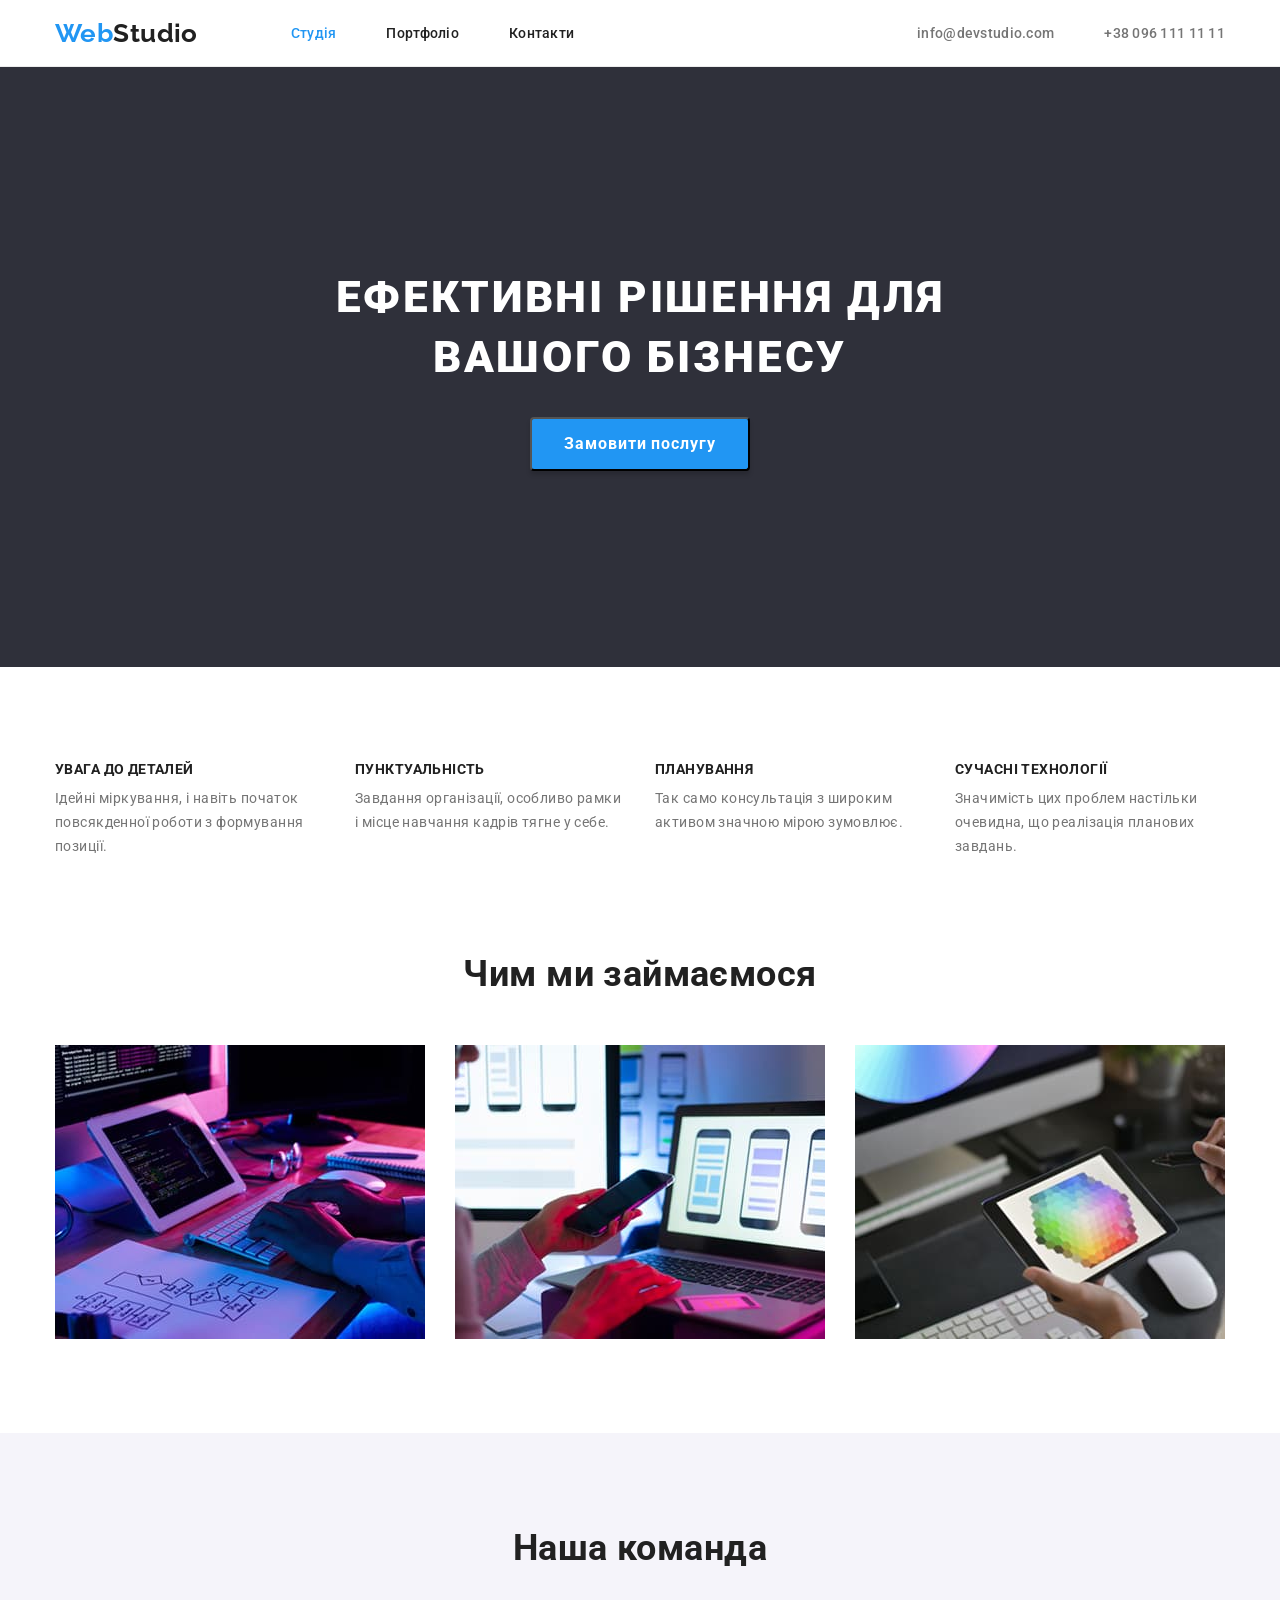
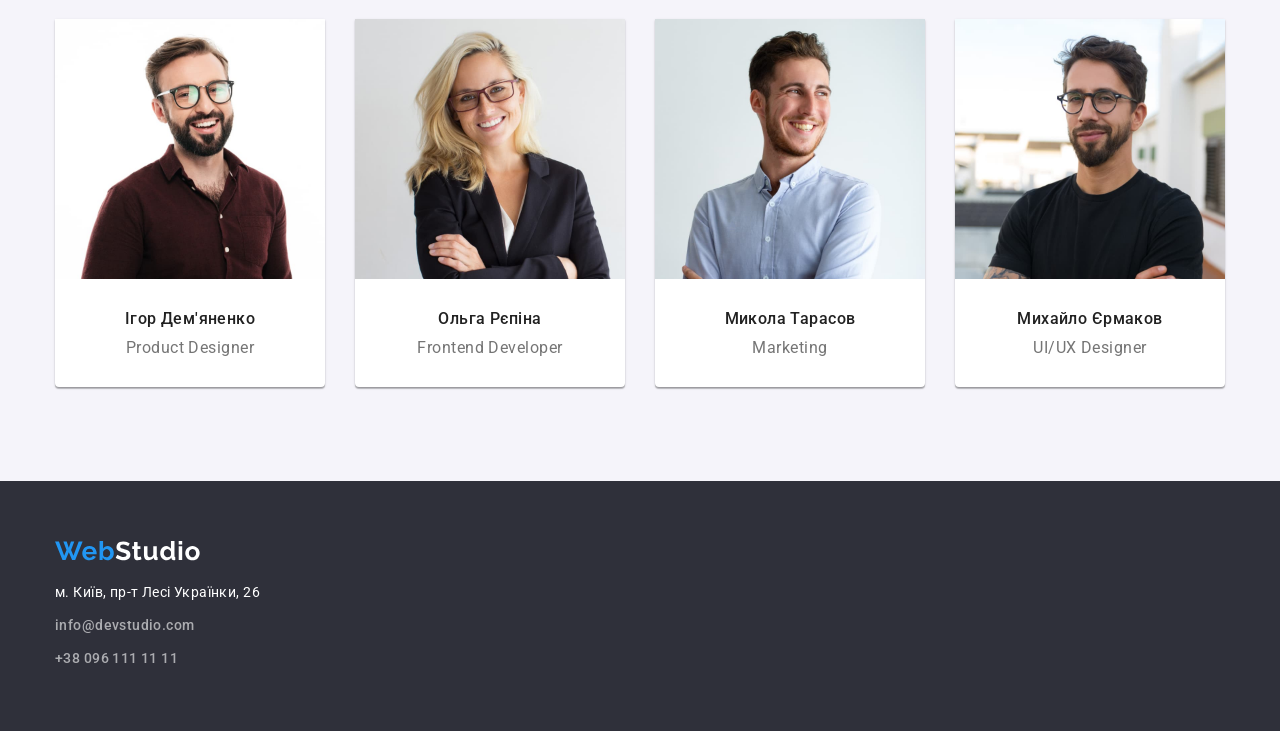
==== commit beb8f6a5: "fixed the errors" ====
--- a/index.html
+++ b/index.html
@@ -11,7 +11,7 @@
       rel="stylesheet">-->
 <link href="https://fonts.googleapis.com/css2?family=Raleway:wght@700&family=Roboto:wght@400;500;700;900&display=swap"
       rel="stylesheet">
-    <link rel="stylesheet" href="https://cdnjs.cloudflare.com/ajax/libs/modern-normalize/3.0.1/modern-normalize.min.css"/> 
+    <link rel="stylesheet" href="https://cdnjs.cloudflare.com/ajax/libs/modern-normalize/3.0.1/modern-normalize.min.css"> 
           <!--integrity="sha512-q6WgHqiHlKyOqslT/lgBgodhd03Wp4BEqKeW6nNtlOY4quzyG3VoQKFrieaCeSnuVseNKRGpGeDU3qPmabCANg==" 
           crossorigin="anonymous" 
           referrerpolicy="no-referrer">-->
@@ -20,10 +20,9 @@
 <body>
     <header class="page-header">
         <div class="container main-nav">
-            <a class="logo"href="./index.html">
+            <!--<a class="logo" href="./index.html">-->
                 <a href="./index.html" class="logo">Web<span class="text-logo">Studio</span></a>
                 <!--<img src="./images/Logo.svg" alt="Логотип компанії WebStudio" width="145" height="31">-->
-            </a>
         <nav class="navigation">
             <ul class="site-nav list">
                 <li class="site-nav-item"><a class="link current" href="./index.html">Студія</a></li>
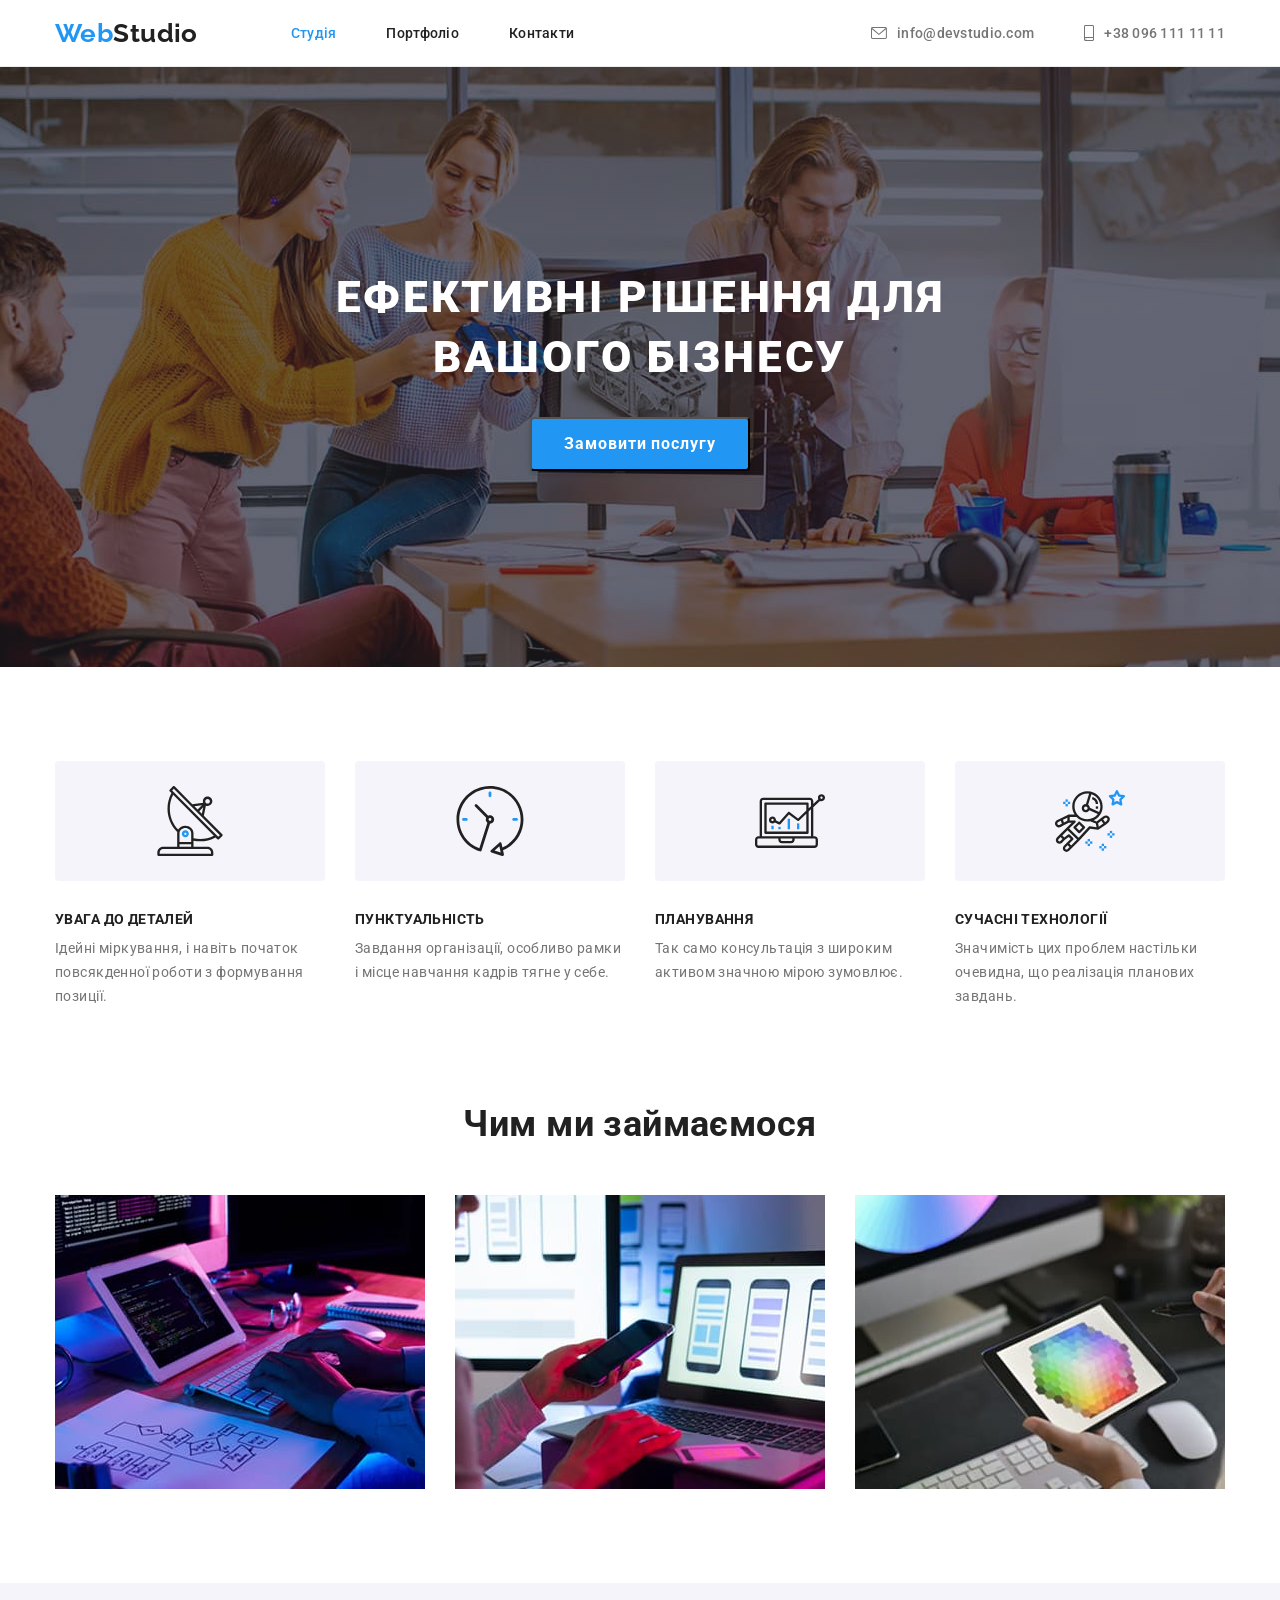
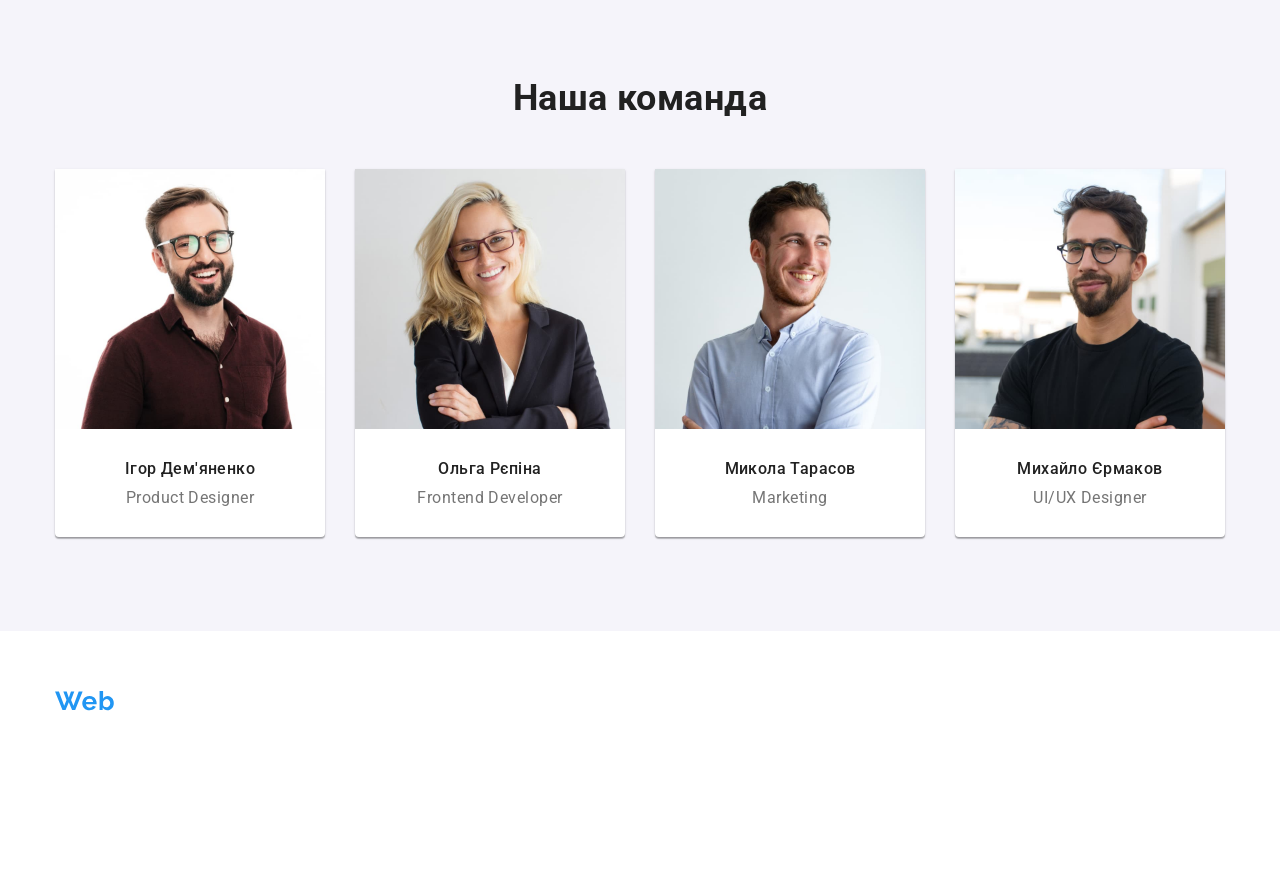
==== commit 9c8d9382: "added hero img, started with svg" ====
--- a/index.html
+++ b/index.html
@@ -18,6 +18,7 @@
     <link rel="stylesheet" href="./css/styles.css">
 </head>
 <body>
+                                   <!--HEADER-->
     <header class="page-header">
         <div class="container main-nav">
             <!--<a class="logo" href="./index.html">-->
@@ -32,42 +33,77 @@
         </nav>
         <div class="mail-tel">
                 <ul class="contacts-header list">
-                    <li class="mail-tel-item"><a class="link" href="mailto:info@devstudio.com">info@devstudio.com</a></li>
-                    <li class="mail-tel-item"><a class="link" href="tel:+380961111111">+38 096 111 11 11</a></li>
+                    <li class="mail-tel-item"><a class="link" href="mailto:info@devstudio.com"><svg class="mail-icon" width="16" height="12">
+                        <use href="./icons.svg#icon-envelope"></use>
+                    </svg>info@devstudio.com</a></li>
+                    <li class="mail-tel-item"><a class="link" href="tel:+380961111111"><svg class="mail-icon" width="10" height="16">
+                        <use href="./icons.svg#icon-smartphone"></use>
+                    </svg>+38 096 111 11 11</a></li>
                 </ul>
             </div>
         </div>
     </header>
+
+                                     <!--HERO-->
+
     <main class="main">
-        <div>
+        <div class="overlay">
             <section class="hero section">
-                <h1 class="title">Ефективні рішення для <br> вашого бізнесу</h1>
+                <h1 class="title">Ефективні рішення для вашого бізнесу</h1>
                 <button class="button" type="button">Замовити послугу</button>
             </section>
         </div>
+
+                                    <!--FEATURES-->
+
             <section class="features section">
                 <div class="container">
+                    <div class="features-icons">
+                        <div class="features-icon">
+                            <svg width="70" height="70">
+                                <use href="./icons.svg#icon-antenna"></use>
+                            </svg>
+                        </div>
+                        <div class="features-icon">
+                            <svg width="70" height="70">
+                                <use href="./icons.svg#icon-clock"></use>
+                            </svg>
+                        </div>
+                        <div class="features-icon">
+                            <svg width="70" height="70">
+                                <use href="./icons.svg#icon-diagram"></use>
+                            </svg>
+                        </div>
+                        <div class="features-icon">
+                            <svg width="70" height="70">
+                                <use href="./icons.svg#icon-astronaut"></use>
+                            </svg>
+                        </div>
+                    </div>
                 <h2 class="visually-hidden">Особливості</h2>
                 <ul class="features-list list">
-                    <li class="features-item">
+                    <li class="features-item icon-antenna">
                         <h3 class="title">УВАГА ДО ДЕТАЛЕЙ</h3>
                         <p class="text">Ідейні міркування, і навіть початок повсякденної роботи з формування позиції.</p>
                     </li>
-                    <li class="features-item">
+                    <li class="features-item icon-clock">
                         <h3 class="title">ПУНКТУАЛЬНІСТЬ</h3>
                         <p class="text">Завдання організації, особливо рамки і місце навчання кадрів тягне у себе.</p>
                     </li>
-                    <li class="features-item">
+                    <li class="features-item icon-diagram">
                         <h3 class="title">ПЛАНУВАННЯ</h3>
                         <p class="text">Так само консультація з широким активом значною мірою зумовлює.</p>
                     </li>
-                    <li class="features-item">
+                    <li class="features-item icon-astronaut">
                         <h3 class="title">СУЧАСНІ ТЕХНОЛОГІЇ</h3>
                         <p class="text">Значимість цих проблем настільки очевидна, що реалізація планових завдань.</p>
                     </li>
                 </ul>
                 </div>
             </section>
+
+                                                <!--WORK-->
+
             <section class="work section">
                 <div class="container">
                 <h2 class="title">Чим ми займаємося</h2>
--- a/css/styles.css
+++ b/css/styles.css
@@ -12,9 +12,11 @@
 --secondary-background-color: #F5F5F5;
 --background-color: #FFFFFF;
 --third-background-color: #F5F4FA;
---fourth-backkground-color: #2F303A;
+--fourth-background-color: #2F303A0.4;
+--overlay-background-color: #C4C4C4;
 --first-border-color: #ECECEC;
 --second-border-color: #EEEEEE;
+--svg-icon-color: #AFB1B8;
 --card-set-gap: 30px;
 }
 
@@ -54,7 +56,8 @@
     padding: 0;
 }
 
-/* Header */
+                 /* Header */
+
 .page-header {
     padding-top: 10px;
     padding-bottom: 10px;
@@ -167,10 +170,14 @@
 }
 
 .mail-tel {
+    display: flex;
     margin-left: auto;
 }
 
 .contacts-header .link {
+    display: flex;
+    align-items: center;
+    justify-content: center;
     padding: 10px 0;
     text-decoration: none;
     /*font-family: 'Roboto';
@@ -182,6 +189,13 @@
     color: var(--main-text-color);
 }
 
+.contacts-header .mail-icon {
+    display:block;
+    text-decoration: none;
+    margin-right: 10px;
+    fill: currentColor;
+}
+
 .contacts-header .link:hover,
 .contacts-header .link:focus {
     color: var(--accent-color);
@@ -192,18 +206,39 @@
     /*hero*/
 }
 
+                          /*HERO*/
+
+.overlay {
+    max-width: 1600px;
+    height: 600px;
+    margin-left: auto;
+    margin-right: auto;
+    background-image:
+            linear-gradient(to right,
+                rgba(47, 48, 58, 0.4),
+                rgba(47, 48, 58, 0.4)),
+            url('../images/backgroundhero.jpg');
+        background-repeat: no-repeat;
+        background-position: center;
+        background-size: cover;
+        background-color: var(--overlay-background-color);
+}
+
 .hero{
-    height: 600px;
+    /*height: 600px;*/
     margin: 0 auto;
     padding-top: 200px;
     padding-bottom: 200px;
-    background-color: var(--fourth-backkground-color);
+    background-color: var(--fourth-background-color);
     text-align: center;
 }
 
 .hero .title {
+    width: 696px;
     margin-top: 0;
     margin-bottom: 30px;
+    margin-left: auto;
+    margin-right: auto;
     font-weight: 900;
     font-size: 44px;
     line-height: 1.364;
@@ -239,7 +274,8 @@
     /*border-radius: 4px;*/
 }
 
-/*Features*/
+                             /*Features*/
+
 .features {
     background-color: var(--background-color);
 }
@@ -269,9 +305,29 @@
     margin-left: 30px;
 }
 
+.features-icons {
+    display: flex;
+}
+
+.features-icons .features-icon + .features-icon {
+    margin-left: 30px;
+
+}
+
+.features-icon {
+    display: flex;
+    align-items: center;
+    justify-content: center;
+    width: 270px;
+    height: 120px;
+    background-color: var(--third-background-color);
+    border-radius: 4px;
+}
+
 .features .title {
     /*font-family: 'Roboto';
     font-style: normal;*/
+    margin-top: 30px;
     font-weight: bold;
     font-size: 14px;
     line-height: 1.143;
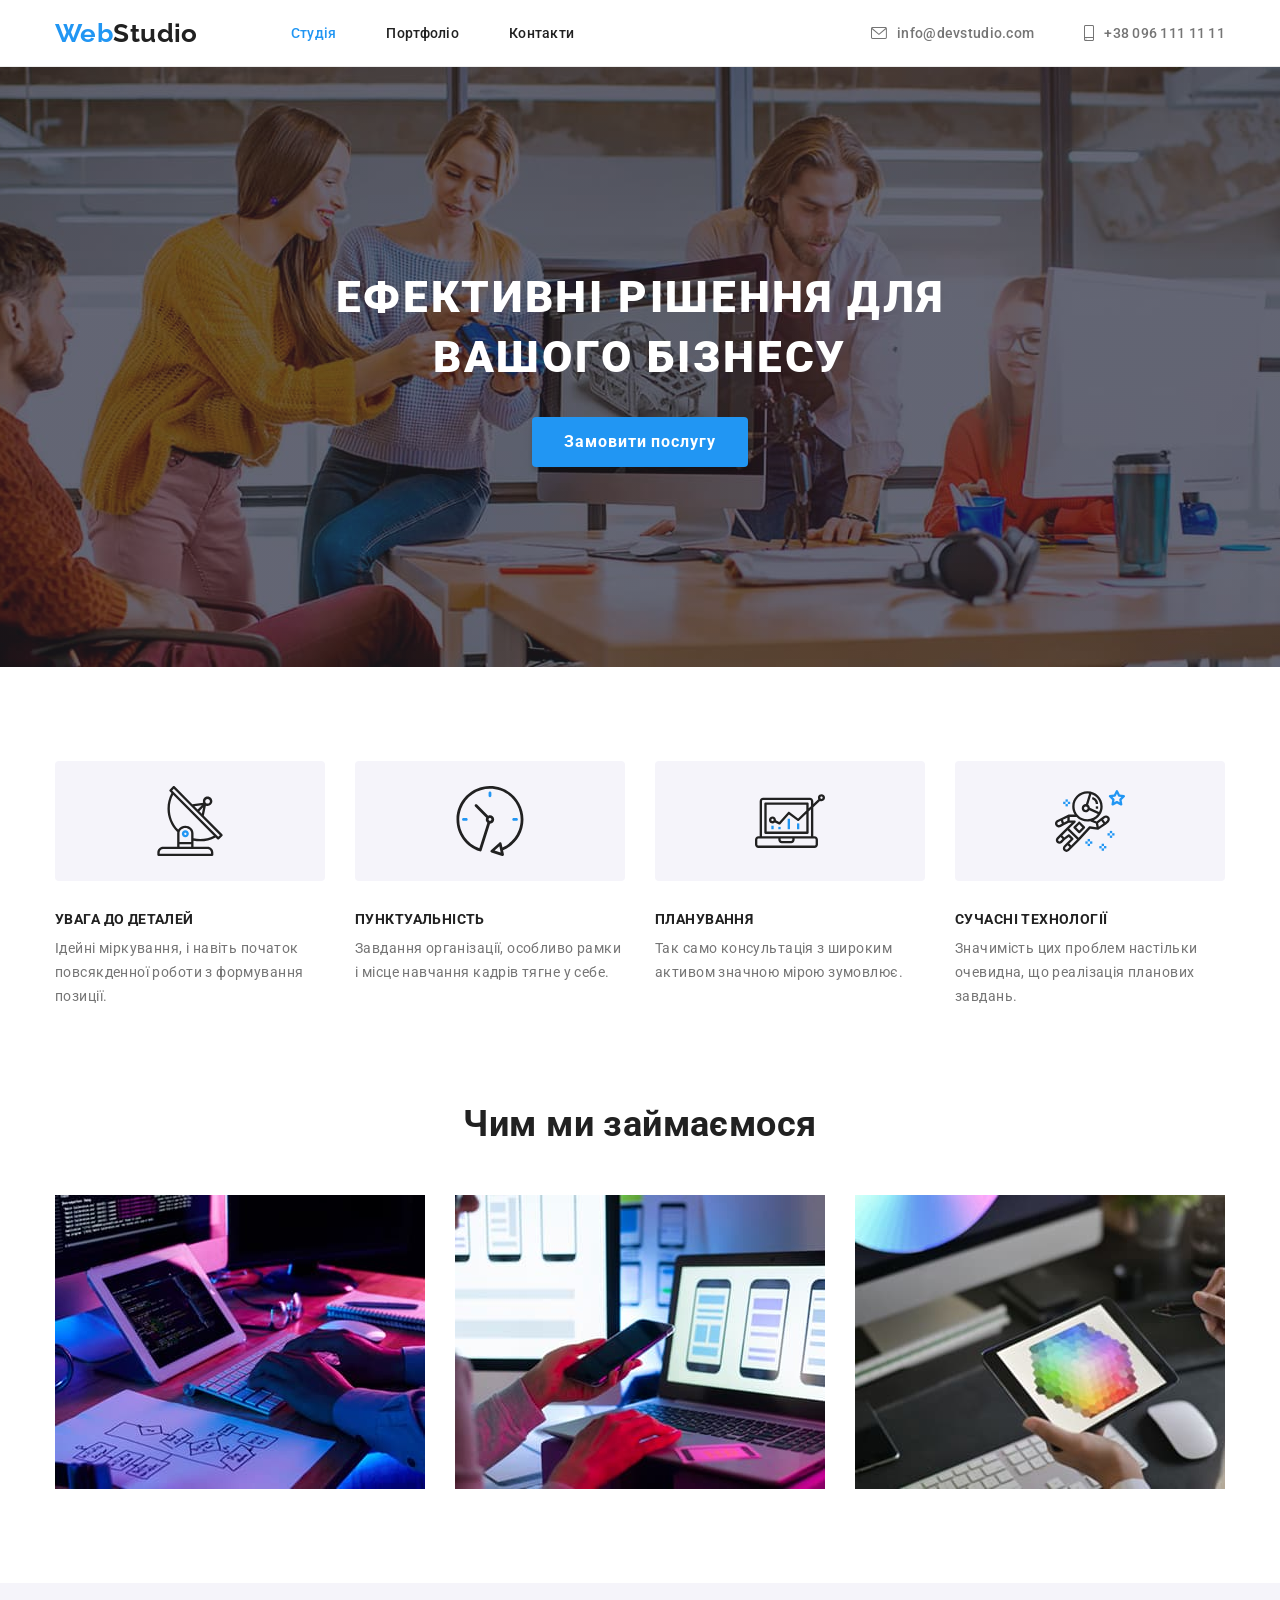
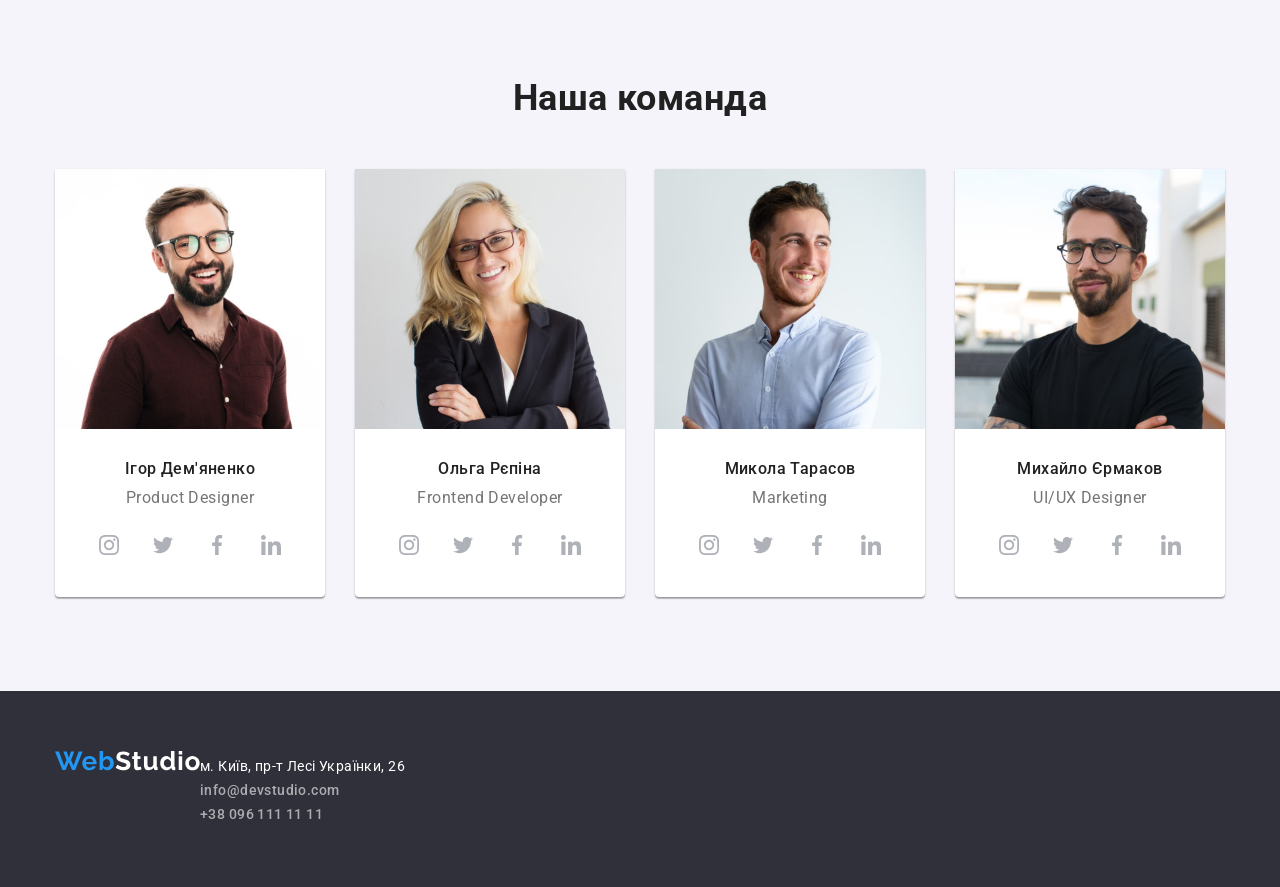
==== commit 77eb6a5d: "added social icons" ====
--- a/index.html
+++ b/index.html
@@ -120,6 +120,9 @@
                 </ul>
                 </div>
             </section>
+
+                                                 <!--TEAM-->
+
             <section class="team section">
                 <div class="container">
                 <h2 class="title">Наша команда</h2>
@@ -128,21 +131,149 @@
                         <img src="./images/img1.jpg" alt="фото дизайнера продукту" width="270">
                         <h3 class="name">Ігор Дем'яненко</h3>
                         <p class="position" lang="en">Product Designer</p>
+                        <div class="social-links">
+                            <ul class="social-link list">
+                                <li class="social-link-item">
+                                    <a href="" class="link">
+                                        <svg  class="media-icon" width="20" height="20">
+                                            <use href="./icons.svg#icon-instagram"></use>
+                                        </svg>
+                                    </a>
+                                </li>
+                                <li class="social-link-item">
+                                    <a href="" class="link">
+                                        <svg  class="media-icon" width="20" height="20">
+                                            <use href="./icons.svg#icon-twitter"></use>
+                                        </svg>
+                                    </a>
+                                </li>
+                                <li class="social-link-item">
+                                    <a href="" class="link">
+                                        <svg  class="media-icon" width="20" height="20">
+                                            <use href="./icons.svg#icon-facebook"></use>
+                                        </svg>
+                                    </a>
+                                </li>
+                                <li class="social-link-item">
+                                    <a href="" class="link">
+                                        <svg  class="media-icon" width="20" height="20">
+                                            <use href="./icons.svg#icon-linkedin"></use>
+                                        </svg>
+                                    </a>
+                                </li>
+                            </ul>
+                        </div>
                     </li>
                     <li class="card">
                         <img src="./images/img2.jpg" alt="фото розробника" width="270">
                         <h3 class="name">Ольга Рєпіна</h3>
                         <p class="position" lang="en">Frontend Developer</p>
+                        <div class="social-links">
+                            <ul class="social-link list">
+                                <li class="social-link-item">
+                                    <a href="" class="link">
+                                        <svg  class="media-icon" width="20" height="20">
+                                            <use href="./icons.svg#icon-instagram"></use>
+                                        </svg>
+                                    </a>
+                                </li>
+                                <li class="social-link-item">
+                                    <a href="" class="link">
+                                        <svg  class="media-icon" width="20" height="20">
+                                            <use href="./icons.svg#icon-twitter"></use>
+                                        </svg>
+                                    </a>
+                                </li>
+                                <li class="social-link-item">
+                                    <a href="" class="link">
+                                        <svg  class="media-icon" width="20" height="20">
+                                            <use href="./icons.svg#icon-facebook"></use>
+                                        </svg>
+                                    </a>
+                                </li>
+                                <li class="social-link-item">
+                                    <a href="" class="link">
+                                        <svg  class="media-icon" width="20" height="20">
+                                            <use href="./icons.svg#icon-linkedin"></use>
+                                        </svg>
+                                    </a>
+                                </li>
+                            </ul>
+                        </div>
                     </li>
                     <li class="card">
                         <img src="./images/img3.jpg" alt="фото маркетолога" width="270">
                         <h3 class="name">Микола Тарасов</h3>
                         <p class="position" lang="uk">Marketing</p>
+                        <div class="social-links">
+                            <ul class="social-link list">
+                                <li class="social-link-item">
+                                    <a href="" class="link">
+                                        <svg  class="media-icon" width="20" height="20">
+                                            <use href="./icons.svg#icon-instagram"></use>
+                                        </svg>
+                                    </a>
+                                </li>
+                                <li class="social-link-item">
+                                    <a href="" class="link">
+                                        <svg  class="media-icon" width="20" height="20">
+                                            <use href="./icons.svg#icon-twitter"></use>
+                                        </svg>
+                                    </a>
+                                </li>
+                                <li class="social-link-item">
+                                    <a href="" class="link">
+                                        <svg  class="media-icon" width="20" height="20">
+                                            <use href="./icons.svg#icon-facebook"></use>
+                                        </svg>
+                                    </a>
+                                </li>
+                                <li class="social-link-item">
+                                    <a href="" class="link">
+                                        <svg  class="media-icon" width="20" height="20">
+                                            <use href="./icons.svg#icon-linkedin"></use>
+                                        </svg>
+                                    </a>
+                                </li>
+                            </ul>
+                        </div>
                     </li>
                     <li class="card">
                         <img src="./images/img4.jpg" alt="фото дизайнера інтерфейсу" width="270">
                         <h3 class="name">Михайло Єрмаков</h3>
                         <p class="position" lang="en">UI/UX Designer</p>
+                        <div class="social-links">
+                            <ul class="social-link list">
+                                <li class="social-link-item">
+                                    <a href="" class="link">
+                                        <svg  class="media-icon" width="20" height="20">
+                                            <use href="./icons.svg#icon-instagram"></use>
+                                        </svg>
+                                    </a>
+                                </li>
+                                <li class="social-link-item">
+                                    <a href="" class="link">
+                                        <svg  class="media-icon" width="20" height="20">
+                                            <use href="./icons.svg#icon-twitter"></use>
+                                        </svg>
+                                    </a>
+                                </li>
+                                <li class="social-link-item">
+                                    <a href="" class="link">
+                                        <svg  class="media-icon" width="20" height="20">
+                                            <use href="./icons.svg#icon-facebook"></use>
+                                        </svg>
+                                    </a>
+                                </li>
+                                <li class="social-link-item">
+                                    <a href="" class="link">
+                                        <svg  class="media-icon" width="20" height="20">
+                                            <use href="./icons.svg#icon-linkedin"></use>
+                                        </svg>
+                                    </a>
+                                </li>
+                            </ul>
+                        </div>
                     </li>
                 </ul>
                 </div>
--- a/css/styles.css
+++ b/css/styles.css
@@ -12,7 +12,7 @@
 --secondary-background-color: #F5F5F5;
 --background-color: #FFFFFF;
 --third-background-color: #F5F4FA;
---fourth-background-color: #2F303A0.4;
+--fourth-background-color: #2F303A;
 --overlay-background-color: #C4C4C4;
 --first-border-color: #ECECEC;
 --second-border-color: #EEEEEE;
@@ -224,12 +224,12 @@
         background-color: var(--overlay-background-color);
 }
 
-.hero{
+.hero {
     /*height: 600px;*/
     margin: 0 auto;
     padding-top: 200px;
     padding-bottom: 200px;
-    background-color: var(--fourth-background-color);
+    background-color: var(--fourth-background-color), 0.4;
     text-align: center;
 }
 
@@ -265,6 +265,7 @@
     /*box-shadow: drop-shadow(0px 4px 4px rgba(0, 0, 0, 0.15))*/
     border-radius: 4px;
     cursor: pointer;
+    border: transparent;
 }
 
 .button:hover,
@@ -345,7 +346,7 @@
     color: var(--main-text-color);
 }
 
-/*Work*/
+                                          /*WORK*/
 .work {
     padding-top: 0;
    /* background-color: var(--background-color);*/
@@ -372,7 +373,8 @@
     margin-left: 30px;
 }
 
-/*Team*/
+                              /*---------Team---------*/
+
 .team {
     padding-bottom: 94px;
     background: var(--third-background-color);
@@ -424,7 +426,7 @@
 
 .position {
    margin-top: 10px;
-   margin-bottom: 30px;
+   margin-bottom: 16px;
     font-size: 16px;
     line-height: 1.188;
     letter-spacing: 0.03em;
@@ -432,21 +434,69 @@
     color: var(--main-text-color);
 }
 
+.social-links {
+    display: flex;
+    align-items: center;
+    width: 206px;
+    height: 44px;
+    margin-left: auto;
+    margin-right: auto;
+    margin-bottom: 30px;
+}
+
+.social-link {
+    display: flex;
+    align-items: center;
+}
+
+.social-link .link {
+    display: block;
+    width: 44px;
+    height: 44px;
+    padding: 12px;
+    border-radius: 50%;
+    fill: var(--svg-icon-color);
+}
+
+.social-link > .social-link-item + .social-link-item {
+    margin-left: 10px;
+}
+
+.social-link .media-icon {
+    display: block;
+}
+
+.social-link .link:hover,
+.social-link .link:focus {
+    fill: var(--background-color);
+    background-color: var(--accent-color);
+    border-radius: 50%;
+}
+
 /*Footer*/
 
 .footer {
     padding-top: 60px;
     padding-bottom: 60px;
-    background: var(--fourth-backkground-color);
+    background: var(--fourth-background-color);
+}
+
+.footer .container {
+    display: flex;
+    align-items: baseline;
 }
 
 .address-footer {
-    margin-top: 20px;
+    margin-right: 70px;
+}
+
+.address .item {
+    margin-bottom: 9px;
 }
 
 .links .link {
     text-decoration: none;
-    /*font-family: 'Roboto';*/
+    font-family: 'Roboto';
     font-style: normal;
     font-weight: 500;
     /*font-size: 14px;*/
@@ -456,9 +506,9 @@
     /*outline: 1px solid red;*/
 }
 
-.links .links-item  {
+/*.links .links-item  {
     margin-top: 9px;
-}
+}*/
 
 .links .link:hover,
 .links .link:focus {
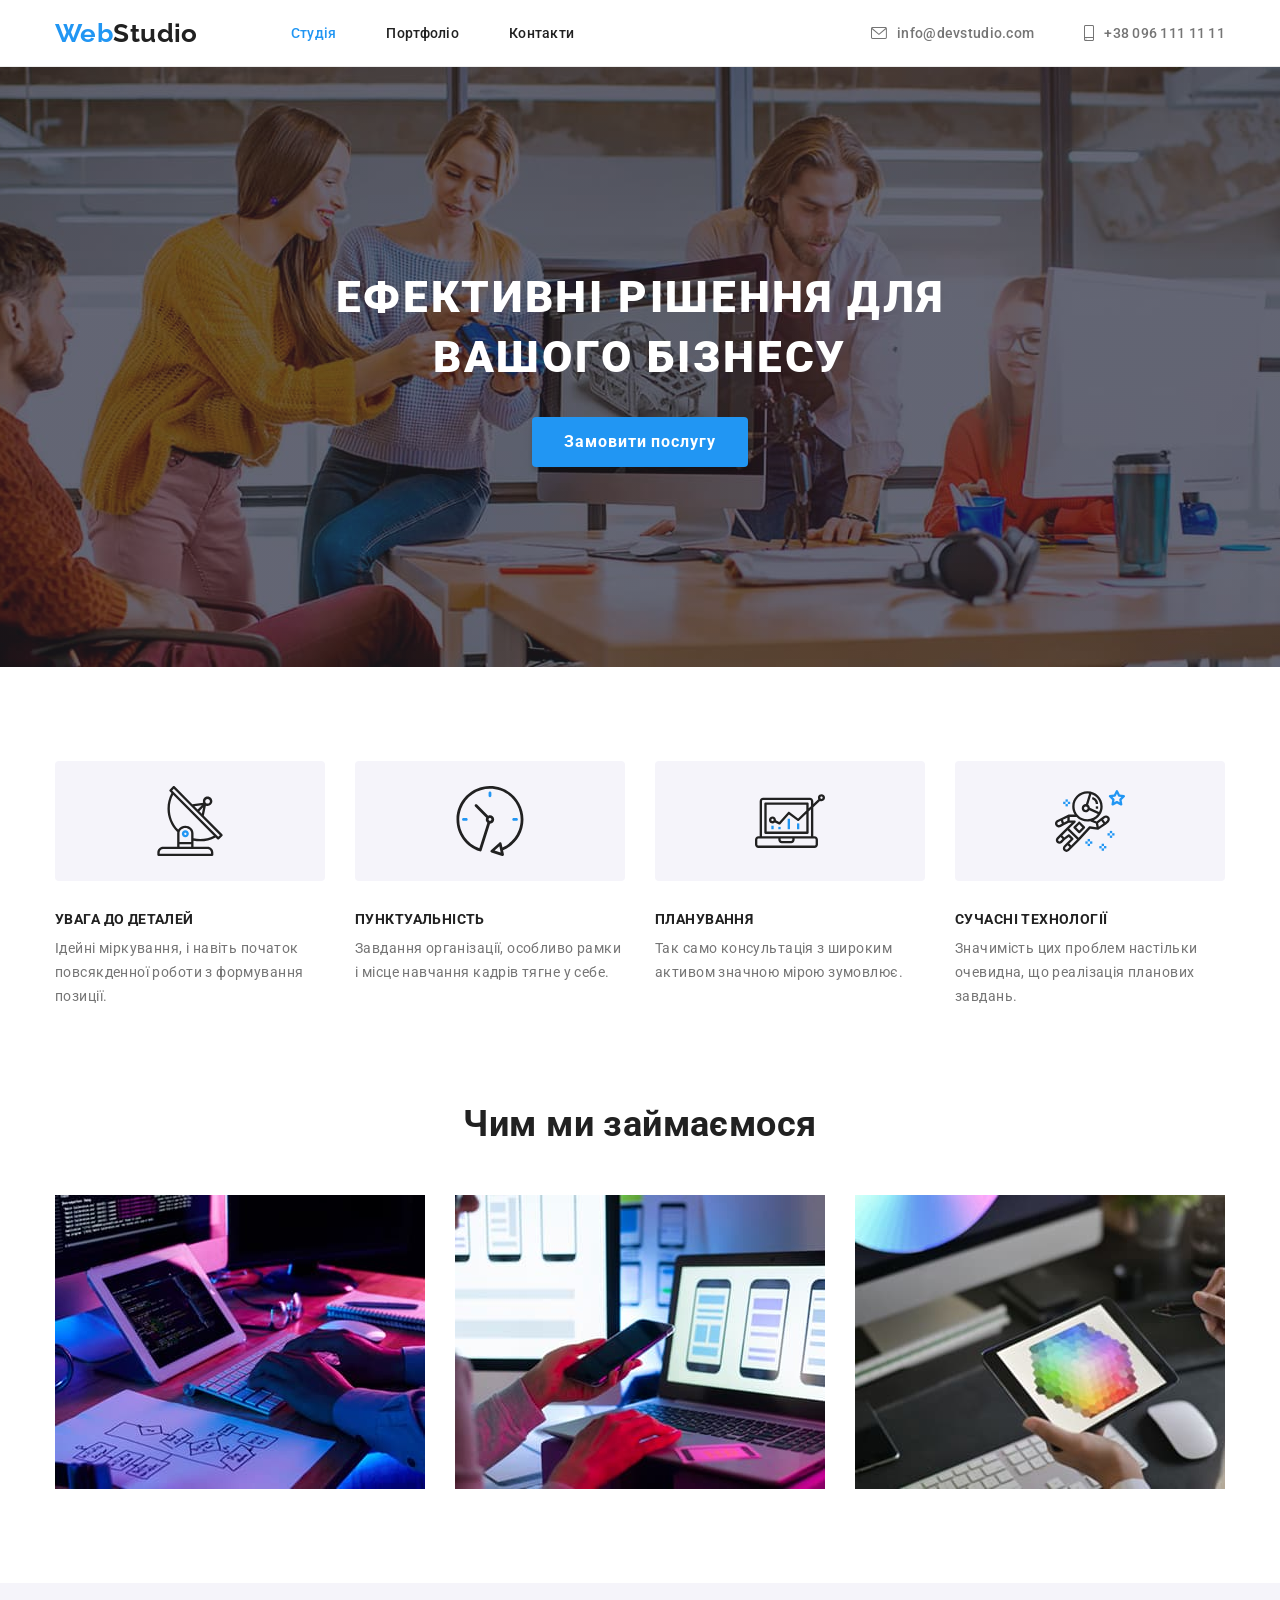
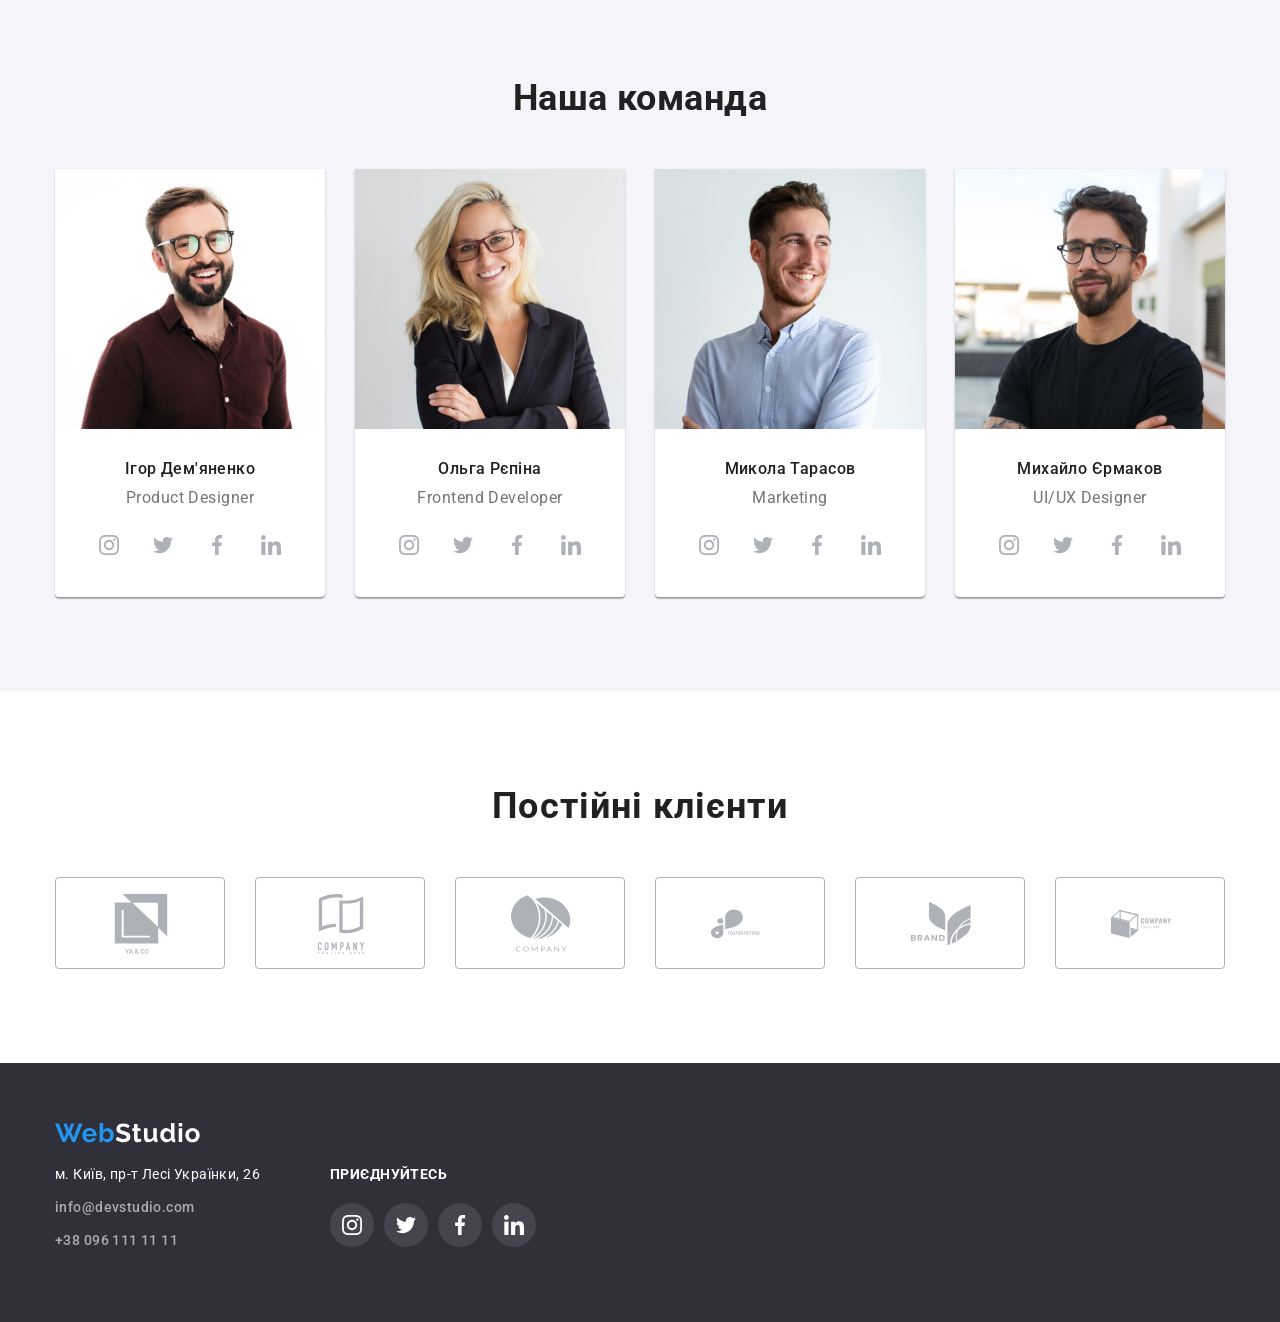
==== commit 74f3be64: "finished with icons" ====
--- a/index.html
+++ b/index.html
@@ -1,5 +1,8 @@
 <!DOCTYPE html>
 <html lang="uk">
+
+                                <!--HEAD-->
+
 <head>
     <meta charset="UTF-8">
     <meta http-equiv="X-UA-Compatible" content="IE=edge">
@@ -278,21 +281,110 @@
                 </ul>
                 </div>
             </section>
+
+                                       <!--REGULAR CLIENTS-->
+
+            <section class="regular-clients section">
+                <div class="container">
+                <h2 class="title">Постійні клієнти</h2>
+                <ul class="clients list">
+                    <li class="client">
+                        <a href="" class="link">
+                            <svg class="client-icon" width="106" height="60">
+                                <use href="./icons.svg#icon-ya-go"></use>
+                            </svg>
+                        </a>
+                    </li>
+                    <li class="client">
+                        <a href="" class="link">
+                            <svg class="client-icon" width="106" height="60">
+                                <use href="./icons.svg#icon-company-tag-line-here"></use>
+                            </svg>
+                        </a>
+                    </li>
+                    <li class="client">
+                        <a href="" class="link">
+                            <svg class="client-icon" width="106" height="60">
+                                <use href="./icons.svg#icon-company"></use>
+                            </svg>
+                        </a>
+                    </li>
+                    <li class="client">
+                        <a href="" class="link">
+                            <svg class="client-icon" width="106" height="60">
+                                <use href="./icons.svg#icon-foster-peters"></use>
+                            </svg>
+                        </a>
+                    </li>
+                    <li class="client">
+                        <a href="" class="link">
+                            <svg class="client-icon" width="106" height="60">
+                                <use href="./icons.svg#icon-brand"></use>
+                            </svg>
+                        </a>
+                    </li>
+                    <li class="client">
+                        <a href="" class="link">
+                            <svg class="client-icon" width="106" height="60">
+                                <use href="./icons.svg#icon-company-tag-line"></use>
+                            </svg>
+                        </a>
+                    </li>
+                </ul>
+                </div>
+            </section>
     </main>
+                                <!--FOOTER-->
+
     <footer class="footer">
         <div class="container">
+            <div class="address-footer">
         <a href="./index.html">
             <img src="./images/Logo1.svg" alt="Логотип компанії WebStudio" width="145" height="31">
         </a>
-        <div class="address-footer">
         <address class="address">
             <ul class="links list">
-                <li><a class="map" href="https://maps.app.goo.gl/XY9bJakmbxrL1zMk9" target="_blank" 
+                <li class="item"><a class="map" href="https://maps.app.goo.gl/XY9bJakmbxrL1zMk9" target="_blank" 
                     rel="noopener nofollow noreferrer">м. Київ, пр-т Лесі Українки, 26</a></li>
-                <li class="links-item"><a class="link" href="mailto:info@devstudio.com">info@devstudio.com</a></li>
-                <li class="links-item"><a class="link" href="tel:+380961111111">+38 096 111 11 11</a></li>
+                <li class="item"><a class="link" href="mailto:info@devstudio.com">info@devstudio.com</a></li>
+                <li class="item"><a class="link" href="tel:+380961111111">+38 096 111 11 11</a></li>
             </ul>
         </address>
+        </div>
+        <div class="footer-social-links">
+            <p class="footer-social">
+                ПРИЄДНУЙТЕСЬ
+            </p>
+            <ul class="social-link list footer-item">
+                <li class="social-link-item">
+                    <a href="" class="link footer-link">
+                        <svg  class="media-icon" width="20" height="20">
+                            <use href="./icons.svg#icon-instagram"></use>
+                        </svg>
+                    </a>
+                </li>
+                <li class="social-link-item">
+                    <a href="" class="link footer-link">
+                        <svg  class="media-icon" width="20" height="20">
+                            <use href="./icons.svg#icon-twitter"></use>
+                        </svg>
+                    </a>
+                </li>
+                <li class="social-link-item">
+                    <a href="" class="link footer-link">
+                        <svg  class="media-icon" width="20" height="20">
+                            <use href="./icons.svg#icon-facebook"></use>
+                        </svg>
+                    </a>
+                </li>
+                <li class="social-link-item">
+                    <a href="" class="link footer-link">
+                        <svg  class="media-icon" width="20" height="20">
+                            <use href="./icons.svg#icon-linkedin"></use>
+                        </svg>
+                    </a>
+                </li>
+            </ul>
         </div>
         </div>
     </footer> 
--- a/css/styles.css
+++ b/css/styles.css
@@ -56,7 +56,7 @@
     padding: 0;
 }
 
-                 /* Header */
+                 /* HEADER */
 
 .page-header {
     padding-top: 10px;
@@ -275,7 +275,7 @@
     /*border-radius: 4px;*/
 }
 
-                             /*Features*/
+                             /*FEATURES*/
 
 .features {
     background-color: var(--background-color);
@@ -347,6 +347,7 @@
 }
 
                                           /*WORK*/
+
 .work {
     padding-top: 0;
    /* background-color: var(--background-color);*/
@@ -373,7 +374,7 @@
     margin-left: 30px;
 }
 
-                              /*---------Team---------*/
+                              /*---------TEAM---------*/
 
 .team {
     padding-bottom: 94px;
@@ -473,7 +474,57 @@
     border-radius: 50%;
 }
 
-/*Footer*/
+                           /*REGULAR CLIENTS*/
+
+.regular-clients .title {
+    margin-bottom: 50px;
+    font-weight: bold;
+    font-size: 36px;
+    line-height: 1.167;
+    text-align: center;
+    letter-spacing: 0.03em;
+}
+
+.clients {
+    display:flex;
+}
+
+.clients > .client {
+    display:block;
+    margin: 0;
+    padding: 0;
+}
+
+.clients > .client + .client {
+    margin-left: 30px;
+}
+
+.clients .link {
+    display: block;
+    width: 170px;
+    height: 92px;
+    padding: 16px 32px;
+    border-radius: 4px;
+    text-decoration: none;
+    fill: var(--svg-icon-color);
+    border: 1px solid var(--svg-icon-color);
+}
+
+.client-icon {
+    display: block;
+    width: 106px;
+    height: 60px;
+}
+
+.clients .link:hover,
+.clients .link:focus {
+    fill: var(--accent-color);
+    border-radius: 4px;
+    border-color: var(--accent-color);
+}
+
+
+                                     /*FOOTER*/
 
 .footer {
     padding-top: 60px;
@@ -488,6 +539,10 @@
 
 .address-footer {
     margin-right: 70px;
+}
+
+.address-footer .address {
+    margin-top: 20px;
 }
 
 .address .item {
@@ -531,9 +586,38 @@
     color: var(--accent-color);
 }
 
+.footer-social {
+    display:block;
+    margin-bottom: 20px;
+    font-weight: 700;
+    font-size: 14px;
+    line-height: 1.14;
+    letter-spacing: 0.03em;
+    color: var(--background-color);
+    text-transform: uppercase;
+}
+
+.footer-social-links {
+    display: block;
+    width: 206px;
+    height: 80px;
+}
+
+.footer-social-links .social-link {
+    display: flex;
+}
+
+.footer-social-links .footer-link {
+    fill: var(--background-color);
+}
+
+.footer-link {
+    background-color: rgba(255, 255, 255, 0.1);
+}
+
                      /* PORTFOLIO PAGE*/
 
-/*Filters*/
+                       /*FILTERS*/
 
 /*.filters .title {
     color: var(--white-color);
@@ -636,6 +720,7 @@
 }
 
 .portfolio-card {
+    display: block;
     text-decoration: none;
 }
 
@@ -646,3 +731,12 @@
     margin-top: var(--card-set-gap);
     margin-left: var(--card-set-gap);
 }
+
+.portfolio-list-item:hover,
+.portfolio-list-item:focus {
+    border: var(--second-border-color);
+    box-shadow: 0px 1px 1px rgba(0, 0, 0, 0.12),
+                0px 4px 4px rgba(0, 0, 0, 0.06),
+                1px 4px 6px rgba(0, 0, 0, 0.16);
+    /*border-radius: 4px;*/
+}
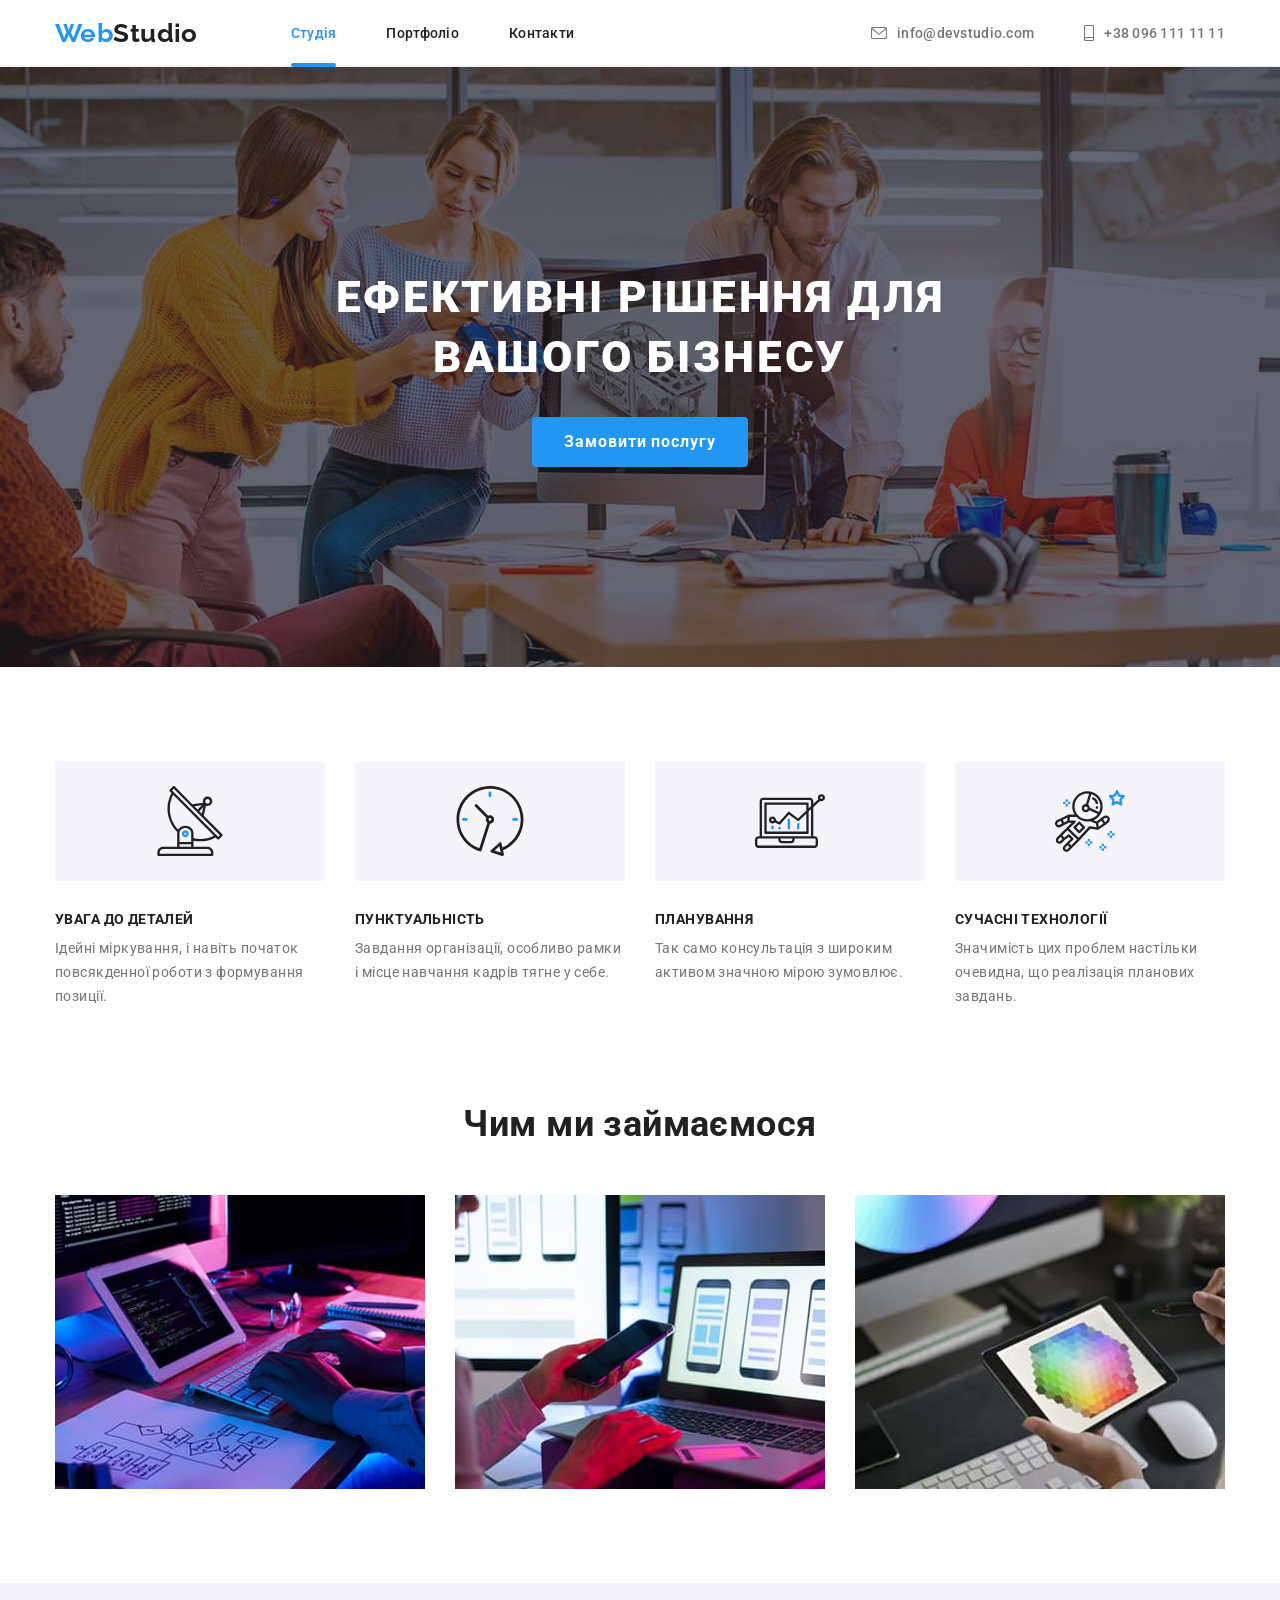
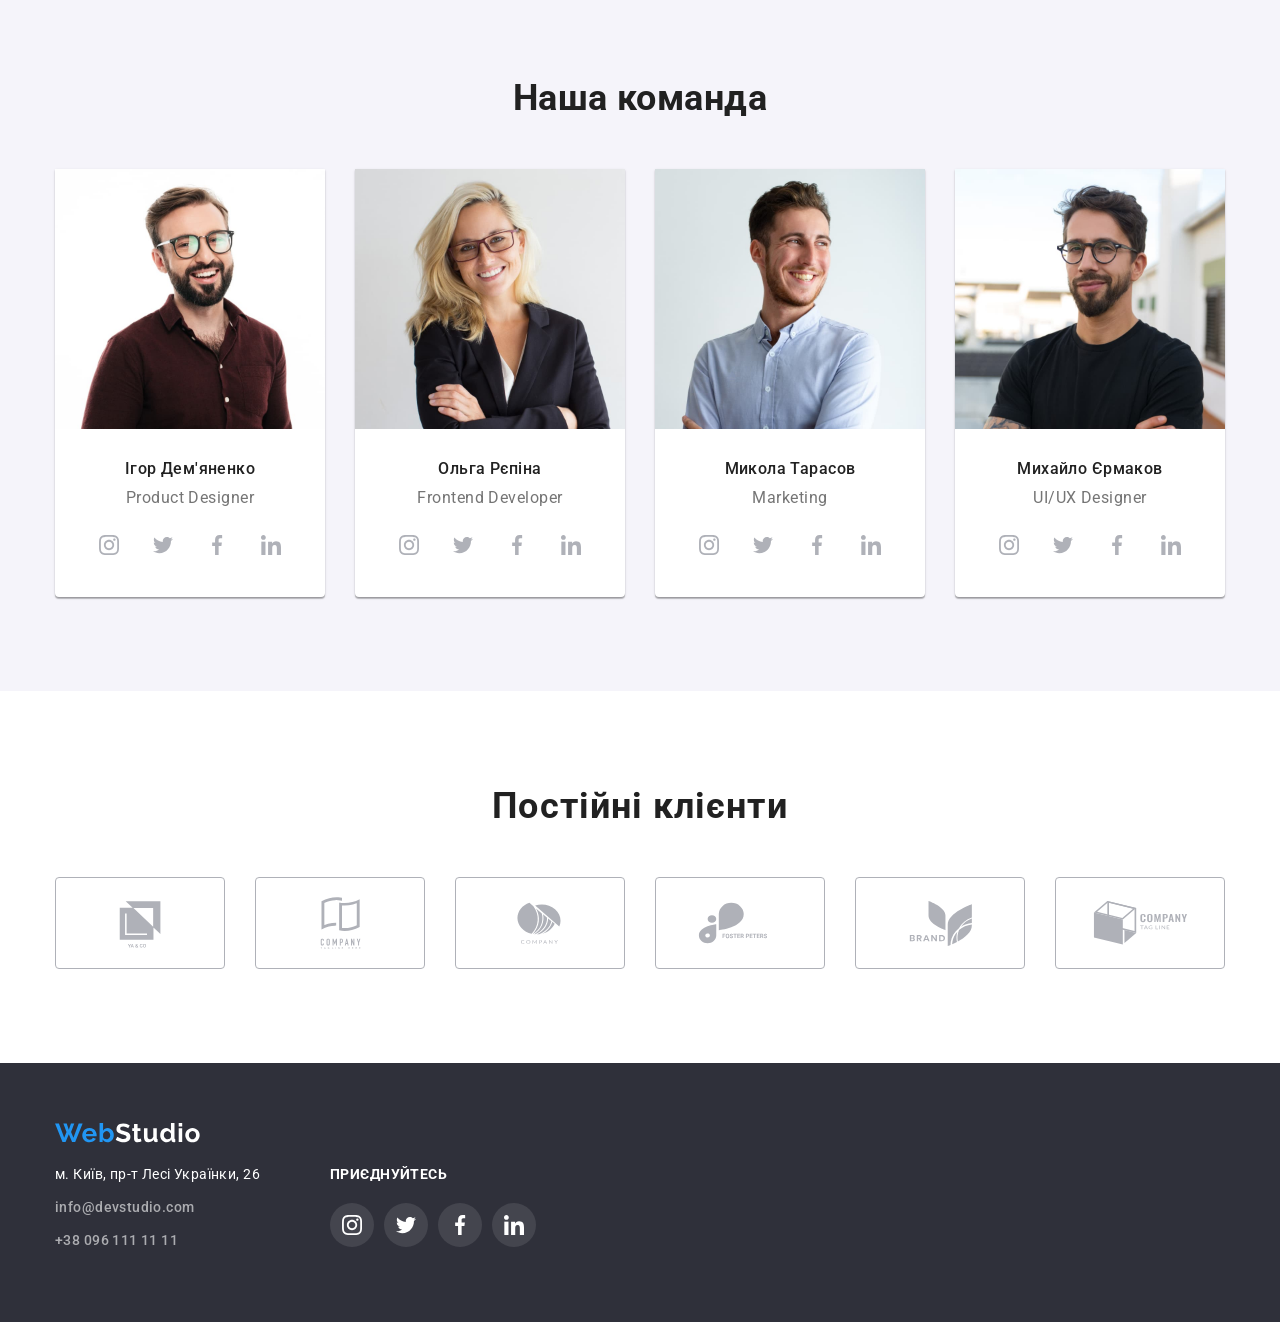
==== commit c31069a1: "started modal window" ====
--- a/index.html
+++ b/index.html
@@ -37,10 +37,10 @@
         <div class="mail-tel">
                 <ul class="contacts-header list">
                     <li class="mail-tel-item"><a class="link" href="mailto:info@devstudio.com"><svg class="mail-icon" width="16" height="12">
-                        <use href="./icons.svg#icon-envelope"></use>
+                        <use href="./images/icons.svg#icon-envelope"></use>
                     </svg>info@devstudio.com</a></li>
                     <li class="mail-tel-item"><a class="link" href="tel:+380961111111"><svg class="mail-icon" width="10" height="16">
-                        <use href="./icons.svg#icon-smartphone"></use>
+                        <use href="./images/icons.svg#icon-smartphone"></use>
                     </svg>+38 096 111 11 11</a></li>
                 </ul>
             </div>
@@ -53,7 +53,88 @@
         <div class="overlay">
             <section class="hero section">
                 <h1 class="title">Ефективні рішення для вашого бізнесу</h1>
-                <button class="button" type="button">Замовити послугу</button>
+                <button data-modal-open class="button" type="button">Замовити послугу</button>
+
+                               <!--MODAL WINDOW-->
+
+                <div class="backdrop is-hidden" data-modal>
+                    <div class="modal">
+                        <button data-modal-close class="modal-button" type="button">
+                            <svg class="modal-icon" width="11" height="11">
+                                <use href="./images/icons.svg#icon-close-black"></use>
+                            </svg>
+                        </button>
+
+                        <form class="modal-form">
+                            <p class="modal-title">Залиште свої дані, ми вам передзвонимо</p>
+                            <div class="form-field">
+                                <label for="name" class="form-label">Ім'я</label>
+                                <input
+                                    class="form-input"
+                                    type="text"
+                                    name="name"
+                                    id="name"
+                                    autocomplete="on"
+                                    required
+                                />
+                                <svg class="input-svg" width="18" height="18">
+                                    <use href="./images/icons.svg#icon-person-black"></use>
+                                </svg>
+                            </div>
+                            <div class="form-field">
+                                <label for="tel" class="form-label">Телефон</label>
+                                <input
+                                    class="form-input"
+                                    type="tel"
+                                    name="tel"
+                                    id="tel"
+                                    autocomplete="on"
+                                    required
+                                />
+                                <svg class="input-svg" width="18" height="18">
+                                    <use href="./images/icons.svg#icon-phone-black"></use>
+                                </svg>
+                            </div>
+                            <div class="form-field">
+                                <label for="email" class="form-label">Email</label>
+                                <input
+                                    class="form-input"
+                                    type="email"
+                                    name="email"
+                                    id="email"
+                                    autocomplete="on"
+                                    required
+                                />
+                                <svg class="input-svg" width="18" height="18">
+                                    <use href="./images/icons.svg#icon-email-black"></use>
+                                </svg>
+                            </div>
+                            <div class="form-field">
+                                <label for="comment" class="form-label">Коментар</label>
+                                <textarea
+                                    class="modal-textarea"
+                                    name="comment"
+                                    id="comment"
+                                    placeholder="Введіть текст"
+                                ></textarea>
+                            </div>
+                            <div class="checkbox">
+                                <input
+                                    class="checkbox-input"
+                                    type="checkbox"
+                                    name="privacy policy"
+                                    id="privacy policy"
+                                    
+                                />
+                                <label for="privacy policy" 
+                                class="form-checkbox">Погоджуюся з розсилкою та приймаю
+                                <a href="#" class="link">Умови договору</a></label>
+                            </div>
+                            <button class="button" type="submit">Відправити</button>
+                        </form>
+                    </div>
+                    </div>
+                </div>
             </section>
         </div>
 
@@ -64,22 +145,22 @@
                     <div class="features-icons">
                         <div class="features-icon">
                             <svg width="70" height="70">
-                                <use href="./icons.svg#icon-antenna"></use>
+                                <use href="./images/icons.svg#icon-antenna"></use>
                             </svg>
                         </div>
                         <div class="features-icon">
                             <svg width="70" height="70">
-                                <use href="./icons.svg#icon-clock"></use>
+                                <use href="./images/icons.svg#icon-clock"></use>
                             </svg>
                         </div>
                         <div class="features-icon">
                             <svg width="70" height="70">
-                                <use href="./icons.svg#icon-diagram"></use>
+                                <use href="./images/icons.svg#icon-diagram"></use>
                             </svg>
                         </div>
                         <div class="features-icon">
                             <svg width="70" height="70">
-                                <use href="./icons.svg#icon-astronaut"></use>
+                                <use href="./images/icons.svg#icon-astronaut"></use>
                             </svg>
                         </div>
                     </div>
@@ -139,28 +220,28 @@
                                 <li class="social-link-item">
                                     <a href="" class="link">
                                         <svg  class="media-icon" width="20" height="20">
-                                            <use href="./icons.svg#icon-instagram"></use>
-                                        </svg>
-                                    </a>
-                                </li>
-                                <li class="social-link-item">
-                                    <a href="" class="link">
-                                        <svg  class="media-icon" width="20" height="20">
-                                            <use href="./icons.svg#icon-twitter"></use>
-                                        </svg>
-                                    </a>
-                                </li>
-                                <li class="social-link-item">
-                                    <a href="" class="link">
-                                        <svg  class="media-icon" width="20" height="20">
-                                            <use href="./icons.svg#icon-facebook"></use>
-                                        </svg>
-                                    </a>
-                                </li>
-                                <li class="social-link-item">
-                                    <a href="" class="link">
-                                        <svg  class="media-icon" width="20" height="20">
-                                            <use href="./icons.svg#icon-linkedin"></use>
+                                            <use href="./images/icons.svg#icon-instagram"></use>
+                                        </svg>
+                                    </a>
+                                </li>
+                                <li class="social-link-item">
+                                    <a href="" class="link">
+                                        <svg  class="media-icon" width="20" height="20">
+                                            <use href="./images/icons.svg#icon-twitter"></use>
+                                        </svg>
+                                    </a>
+                                </li>
+                                <li class="social-link-item">
+                                    <a href="" class="link">
+                                        <svg  class="media-icon" width="20" height="20">
+                                            <use href="./images/icons.svg#icon-facebook"></use>
+                                        </svg>
+                                    </a>
+                                </li>
+                                <li class="social-link-item">
+                                    <a href="" class="link">
+                                        <svg  class="media-icon" width="20" height="20">
+                                            <use href="./images/icons.svg#icon-linkedin"></use>
                                         </svg>
                                     </a>
                                 </li>
@@ -176,28 +257,28 @@
                                 <li class="social-link-item">
                                     <a href="" class="link">
                                         <svg  class="media-icon" width="20" height="20">
-                                            <use href="./icons.svg#icon-instagram"></use>
-                                        </svg>
-                                    </a>
-                                </li>
-                                <li class="social-link-item">
-                                    <a href="" class="link">
-                                        <svg  class="media-icon" width="20" height="20">
-                                            <use href="./icons.svg#icon-twitter"></use>
-                                        </svg>
-                                    </a>
-                                </li>
-                                <li class="social-link-item">
-                                    <a href="" class="link">
-                                        <svg  class="media-icon" width="20" height="20">
-                                            <use href="./icons.svg#icon-facebook"></use>
-                                        </svg>
-                                    </a>
-                                </li>
-                                <li class="social-link-item">
-                                    <a href="" class="link">
-                                        <svg  class="media-icon" width="20" height="20">
-                                            <use href="./icons.svg#icon-linkedin"></use>
+                                            <use href="./images/icons.svg#icon-instagram"></use>
+                                        </svg>
+                                    </a>
+                                </li>
+                                <li class="social-link-item">
+                                    <a href="" class="link">
+                                        <svg  class="media-icon" width="20" height="20">
+                                            <use href="./images/icons.svg#icon-twitter"></use>
+                                        </svg>
+                                    </a>
+                                </li>
+                                <li class="social-link-item">
+                                    <a href="" class="link">
+                                        <svg  class="media-icon" width="20" height="20">
+                                            <use href="./images/icons.svg#icon-facebook"></use>
+                                        </svg>
+                                    </a>
+                                </li>
+                                <li class="social-link-item">
+                                    <a href="" class="link">
+                                        <svg  class="media-icon" width="20" height="20">
+                                            <use href="./images/icons.svg#icon-linkedin"></use>
                                         </svg>
                                     </a>
                                 </li>
@@ -213,28 +294,28 @@
                                 <li class="social-link-item">
                                     <a href="" class="link">
                                         <svg  class="media-icon" width="20" height="20">
-                                            <use href="./icons.svg#icon-instagram"></use>
-                                        </svg>
-                                    </a>
-                                </li>
-                                <li class="social-link-item">
-                                    <a href="" class="link">
-                                        <svg  class="media-icon" width="20" height="20">
-                                            <use href="./icons.svg#icon-twitter"></use>
-                                        </svg>
-                                    </a>
-                                </li>
-                                <li class="social-link-item">
-                                    <a href="" class="link">
-                                        <svg  class="media-icon" width="20" height="20">
-                                            <use href="./icons.svg#icon-facebook"></use>
-                                        </svg>
-                                    </a>
-                                </li>
-                                <li class="social-link-item">
-                                    <a href="" class="link">
-                                        <svg  class="media-icon" width="20" height="20">
-                                            <use href="./icons.svg#icon-linkedin"></use>
+                                            <use href="./images/icons.svg#icon-instagram"></use>
+                                        </svg>
+                                    </a>
+                                </li>
+                                <li class="social-link-item">
+                                    <a href="" class="link">
+                                        <svg  class="media-icon" width="20" height="20">
+                                            <use href="./images/icons.svg#icon-twitter"></use>
+                                        </svg>
+                                    </a>
+                                </li>
+                                <li class="social-link-item">
+                                    <a href="" class="link">
+                                        <svg  class="media-icon" width="20" height="20">
+                                            <use href="./images/icons.svg#icon-facebook"></use>
+                                        </svg>
+                                    </a>
+                                </li>
+                                <li class="social-link-item">
+                                    <a href="" class="link">
+                                        <svg  class="media-icon" width="20" height="20">
+                                            <use href="./images/icons.svg#icon-linkedin"></use>
                                         </svg>
                                     </a>
                                 </li>
@@ -250,28 +331,28 @@
                                 <li class="social-link-item">
                                     <a href="" class="link">
                                         <svg  class="media-icon" width="20" height="20">
-                                            <use href="./icons.svg#icon-instagram"></use>
-                                        </svg>
-                                    </a>
-                                </li>
-                                <li class="social-link-item">
-                                    <a href="" class="link">
-                                        <svg  class="media-icon" width="20" height="20">
-                                            <use href="./icons.svg#icon-twitter"></use>
-                                        </svg>
-                                    </a>
-                                </li>
-                                <li class="social-link-item">
-                                    <a href="" class="link">
-                                        <svg  class="media-icon" width="20" height="20">
-                                            <use href="./icons.svg#icon-facebook"></use>
-                                        </svg>
-                                    </a>
-                                </li>
-                                <li class="social-link-item">
-                                    <a href="" class="link">
-                                        <svg  class="media-icon" width="20" height="20">
-                                            <use href="./icons.svg#icon-linkedin"></use>
+                                            <use href="./images/icons.svg#icon-instagram"></use>
+                                        </svg>
+                                    </a>
+                                </li>
+                                <li class="social-link-item">
+                                    <a href="" class="link">
+                                        <svg  class="media-icon" width="20" height="20">
+                                            <use href="./images/icons.svg#icon-twitter"></use>
+                                        </svg>
+                                    </a>
+                                </li>
+                                <li class="social-link-item">
+                                    <a href="" class="link">
+                                        <svg  class="media-icon" width="20" height="20">
+                                            <use href="./images/icons.svg#icon-facebook"></use>
+                                        </svg>
+                                    </a>
+                                </li>
+                                <li class="social-link-item">
+                                    <a href="" class="link">
+                                        <svg  class="media-icon" width="20" height="20">
+                                            <use href="./images/icons.svg#icon-linkedin"></use>
                                         </svg>
                                     </a>
                                 </li>
@@ -291,42 +372,42 @@
                     <li class="client">
                         <a href="" class="link">
                             <svg class="client-icon" width="106" height="60">
-                                <use href="./icons.svg#icon-ya-go"></use>
-                            </svg>
-                        </a>
-                    </li>
-                    <li class="client">
-                        <a href="" class="link">
-                            <svg class="client-icon" width="106" height="60">
-                                <use href="./icons.svg#icon-company-tag-line-here"></use>
-                            </svg>
-                        </a>
-                    </li>
-                    <li class="client">
-                        <a href="" class="link">
-                            <svg class="client-icon" width="106" height="60">
-                                <use href="./icons.svg#icon-company"></use>
-                            </svg>
-                        </a>
-                    </li>
-                    <li class="client">
-                        <a href="" class="link">
-                            <svg class="client-icon" width="106" height="60">
-                                <use href="./icons.svg#icon-foster-peters"></use>
-                            </svg>
-                        </a>
-                    </li>
-                    <li class="client">
-                        <a href="" class="link">
-                            <svg class="client-icon" width="106" height="60">
-                                <use href="./icons.svg#icon-brand"></use>
-                            </svg>
-                        </a>
-                    </li>
-                    <li class="client">
-                        <a href="" class="link">
-                            <svg class="client-icon" width="106" height="60">
-                                <use href="./icons.svg#icon-company-tag-line"></use>
+                                <use href="./images/icons.svg#icon-ya-go"></use>
+                            </svg>
+                        </a>
+                    </li>
+                    <li class="client">
+                        <a href="" class="link">
+                            <svg class="client-icon" width="106" height="60">
+                                <use href="./images/icons.svg#icon-company-tag-line-here"></use>
+                            </svg>
+                        </a>
+                    </li>
+                    <li class="client">
+                        <a href="" class="link">
+                            <svg class="client-icon" width="106" height="60">
+                                <use href="./images/icons.svg#icon-company"></use>
+                            </svg>
+                        </a>
+                    </li>
+                    <li class="client">
+                        <a href="" class="link">
+                            <svg class="client-icon" width="106" height="60">
+                                <use href="./images/icons.svg#icon-foster-peters"></use>
+                            </svg>
+                        </a>
+                    </li>
+                    <li class="client">
+                        <a href="" class="link">
+                            <svg class="client-icon" width="106" height="60">
+                                <use href="./images/icons.svg#icon-brand"></use>
+                            </svg>
+                        </a>
+                    </li>
+                    <li class="client">
+                        <a href="" class="link">
+                            <svg class="client-icon" width="106" height="60">
+                                <use href="./images/icons.svg#icon-company-tag-line"></use>
                             </svg>
                         </a>
                     </li>
@@ -359,34 +440,35 @@
                 <li class="social-link-item">
                     <a href="" class="link footer-link">
                         <svg  class="media-icon" width="20" height="20">
-                            <use href="./icons.svg#icon-instagram"></use>
+                            <use href="./images/icons.svg#icon-instagram"></use>
                         </svg>
                     </a>
                 </li>
                 <li class="social-link-item">
                     <a href="" class="link footer-link">
                         <svg  class="media-icon" width="20" height="20">
-                            <use href="./icons.svg#icon-twitter"></use>
+                            <use href="./images/icons.svg#icon-twitter"></use>
                         </svg>
                     </a>
                 </li>
                 <li class="social-link-item">
                     <a href="" class="link footer-link">
                         <svg  class="media-icon" width="20" height="20">
-                            <use href="./icons.svg#icon-facebook"></use>
+                            <use href="./images/icons.svg#icon-facebook"></use>
                         </svg>
                     </a>
                 </li>
                 <li class="social-link-item">
                     <a href="" class="link footer-link">
                         <svg  class="media-icon" width="20" height="20">
-                            <use href="./icons.svg#icon-linkedin"></use>
+                            <use href="./images/icons.svg#icon-linkedin"></use>
                         </svg>
                     </a>
                 </li>
             </ul>
         </div>
         </div>
-    </footer> 
+    </footer>
+    <script src="./js/modal.js"></script> 
 </body>
 </html>
--- a/css/styles.css
+++ b/css/styles.css
@@ -17,7 +17,11 @@
 --first-border-color: #ECECEC;
 --second-border-color: #EEEEEE;
 --svg-icon-color: #AFB1B8;
+--black-icon-color: #000000;
 --card-set-gap: 30px;
+--transition-duration: 250ms;
+--modal-transition-duration: 500ms;
+--transition-timing-function: cubic-bezier(0.4, 0, 0.2, 1);
 }
 
 html {
@@ -158,7 +162,19 @@
 }
 
 .site-nav .link.current {
+    position: relative;
     color: var(--accent-color);
+}
+
+.site-nav .link.current::after {
+    position: absolute;
+    bottom: -11px;
+    left: 0;
+    width: 100%;
+    height: 4px;
+    background-color: var(--accent-color);
+    content: "";
+    border-radius: 2px;
 }
 
 .contacts-header {
@@ -171,6 +187,8 @@
 
 .mail-tel {
     display: flex;
+    align-items: center;
+    justify-content: center;
     margin-left: auto;
 }
 
@@ -187,6 +205,8 @@
     line-height: 1.143;
     letter-spacing: 0.02em;
     color: var(--main-text-color);
+    transition: color var(--transition-duration) 
+    var(--transition-timing-function);
 }
 
 .contacts-header .mail-icon {
@@ -194,12 +214,26 @@
     text-decoration: none;
     margin-right: 10px;
     fill: currentColor;
+
+    transition-property: transform;
+    transition-duration: 1000ms;
+    transition-timing-function: var(--transition-timing-function);
+
+}
+
+.contacts-header .link:hover .mail-icon{
+    transform: scale(1.5) rotate(360deg);
 }
 
 .contacts-header .link:hover,
 .contacts-header .link:focus {
     color: var(--accent-color);
-}
+
+}
+
+/*.contacts-header .link:hover .mail-icon{
+    transform: scale(1.5);
+}*/
 
 /* Main */
 main {
@@ -229,7 +263,7 @@
     margin: 0 auto;
     padding-top: 200px;
     padding-bottom: 200px;
-    background-color: var(--fourth-background-color), 0.4;
+    /*background-color: var(--fourth-background-color), 0.4;*/
     text-align: center;
 }
 
@@ -261,19 +295,152 @@
     letter-spacing: 0.06em;
     color: var(--background-color);
     background: var(--accent-color);
-    box-shadow: 0px 4px 4px rgba(0, 0, 0, 0.15);
+   /*box-shadow: 0px 4px 4px rgba(0, 0, 0, 0.15);*/
     /*box-shadow: drop-shadow(0px 4px 4px rgba(0, 0, 0, 0.15))*/
     border-radius: 4px;
     cursor: pointer;
-    border: transparent;
+    border: none;
+
+    transition: background-color 
+    var(--transition-duration) 
+    var(--transition-timing-function),
+    box-shadow var(--transition-duration) 
+    var(--transition-timing-function);
 }
 
 .button:hover,
 .button:focus {
     background-color: var(--active-accent-color);
     box-shadow: 0px 4px 4px rgba(0, 0, 0, 0.15);
-    /*border-radius: 4px;*/
-}
+    border-radius: 4px;
+}
+
+                            /*MODAL WINDOW*/
+
+.backdrop {
+    position: fixed;
+    top: 0;
+    left: 0;
+    width: 100%;
+    height: 100%;
+    background-color: rgba(0, 0, 0, 0.2);
+    z-index: 1;
+    opacity: 1;
+    visibility: visible;
+    transition: opacity var(--modal-transition-duration)
+    var(--transition-timing-function),
+    visibility var(--modal-transition-duration)
+    var(--transition-timing-function);
+}
+
+.backdrop.is-hidden {
+    opacity: 0;
+    pointer-events: none;
+    visibility: hidden;
+}
+
+.backdrop.is-hidden .modal {
+    transform: translate(-50%, -50%) scale(0.2) rotate(180deg);
+}
+
+.modal {
+    position: absolute;
+    top: 50%;
+    left: 50%;
+    padding: 40px;
+    transform: translate(-50%, -50%) scale(1) rotate(0);
+    transition: transform var(--modal-transition-duration)
+    var(--transition-timing-function);
+    min-height: 581px;
+    width: 528px;
+    background-color: var(--background-color);
+    box-shadow: 0px 1px 3px rgba(0, 0, 0, 0.12),
+                0px 1px 1px rgba(0, 0, 0, 0.14),
+                0px 2px 1px rgba(0, 0, 0, 0.2);
+    border-radius: 4px;
+}
+
+.modal .modal-button {
+    position: absolute;
+    top: 8px;
+    right: 8px;
+    display: flex;
+    align-items: center;
+    justify-content: center;
+    font-family: inherit;
+    padding: 0;
+    margin: 0;
+    height: 30px;
+    width: 30px;
+    border-radius: 50%;
+    cursor: pointer;
+    fill: var(--black-icon-color);
+    background-color: var(--background-color);
+    background: transparent;
+    border: 1px solid rgba(0, 0, 0, 0.1);
+}
+
+.modal .modal-icon {
+    transition: fill var(--transition-duration)
+    var(--transition-timing-function);
+}
+
+.modal .modal-button:hover .modal-icon {
+    fill: var(--accent-color);
+}
+
+.modal-form {
+
+}
+
+.modal-title {
+    font-weight: 700;
+    font-size: 20px;
+    line-height: 1.15;
+    text-align: center;
+    letter-spacing: 0.03em;
+    margin-bottom: 12px;
+    color: var(--title-text-color);
+}
+
+.form-field {
+    position: relative;
+    display: flex;
+    flex-direction: column;
+    margin-bottom: 10px;
+}
+
+.form-label {
+    margin-bottom: 4px;
+    margin-right: auto;
+    font-weight: 400;
+    font-size: 12px;
+    line-height: 1.17;
+    letter-spacing: 0.01em;
+    color: var(--main-text-color);
+}
+
+.form-input {
+    height: 40px;
+    padding-left: 42px;
+    border: 1px solid rgba(33,33,33,0.2);
+    border-radius: 4px;
+}
+
+.input-svg {
+    position: absolute;
+    display: inline-block;
+    left: 12px;
+    bottom: 11px;
+}
+
+.checkbox {
+    margin-bottom: 30px;
+    margin-top: 20px;
+}
+
+.m
+
 
                              /*FEATURES*/
 
@@ -508,19 +675,33 @@
     text-decoration: none;
     fill: var(--svg-icon-color);
     border: 1px solid var(--svg-icon-color);
+
+    transition-property: transform;
+    transition-duration: var(--transition-duration);
+    transition-timing-function: cubic-bezier(0.4, 0, 0.2, 1);
 }
 
 .client-icon {
     display: block;
     width: 106px;
     height: 60px;
-}
+
+    /*transition-property: transform;
+    transition-duration: 250ms;
+    transition-timing-function: cubic-bezier(0.4, 0, 0.2, 1);*/
+}
+
+/*.client-icon:hover {
+    transform: scale(1.6);
+}*/
 
 .clients .link:hover,
 .clients .link:focus {
     fill: var(--accent-color);
     border-radius: 4px;
     border-color: var(--accent-color);
+
+    transform: scale(1.32);
 }
 
 
